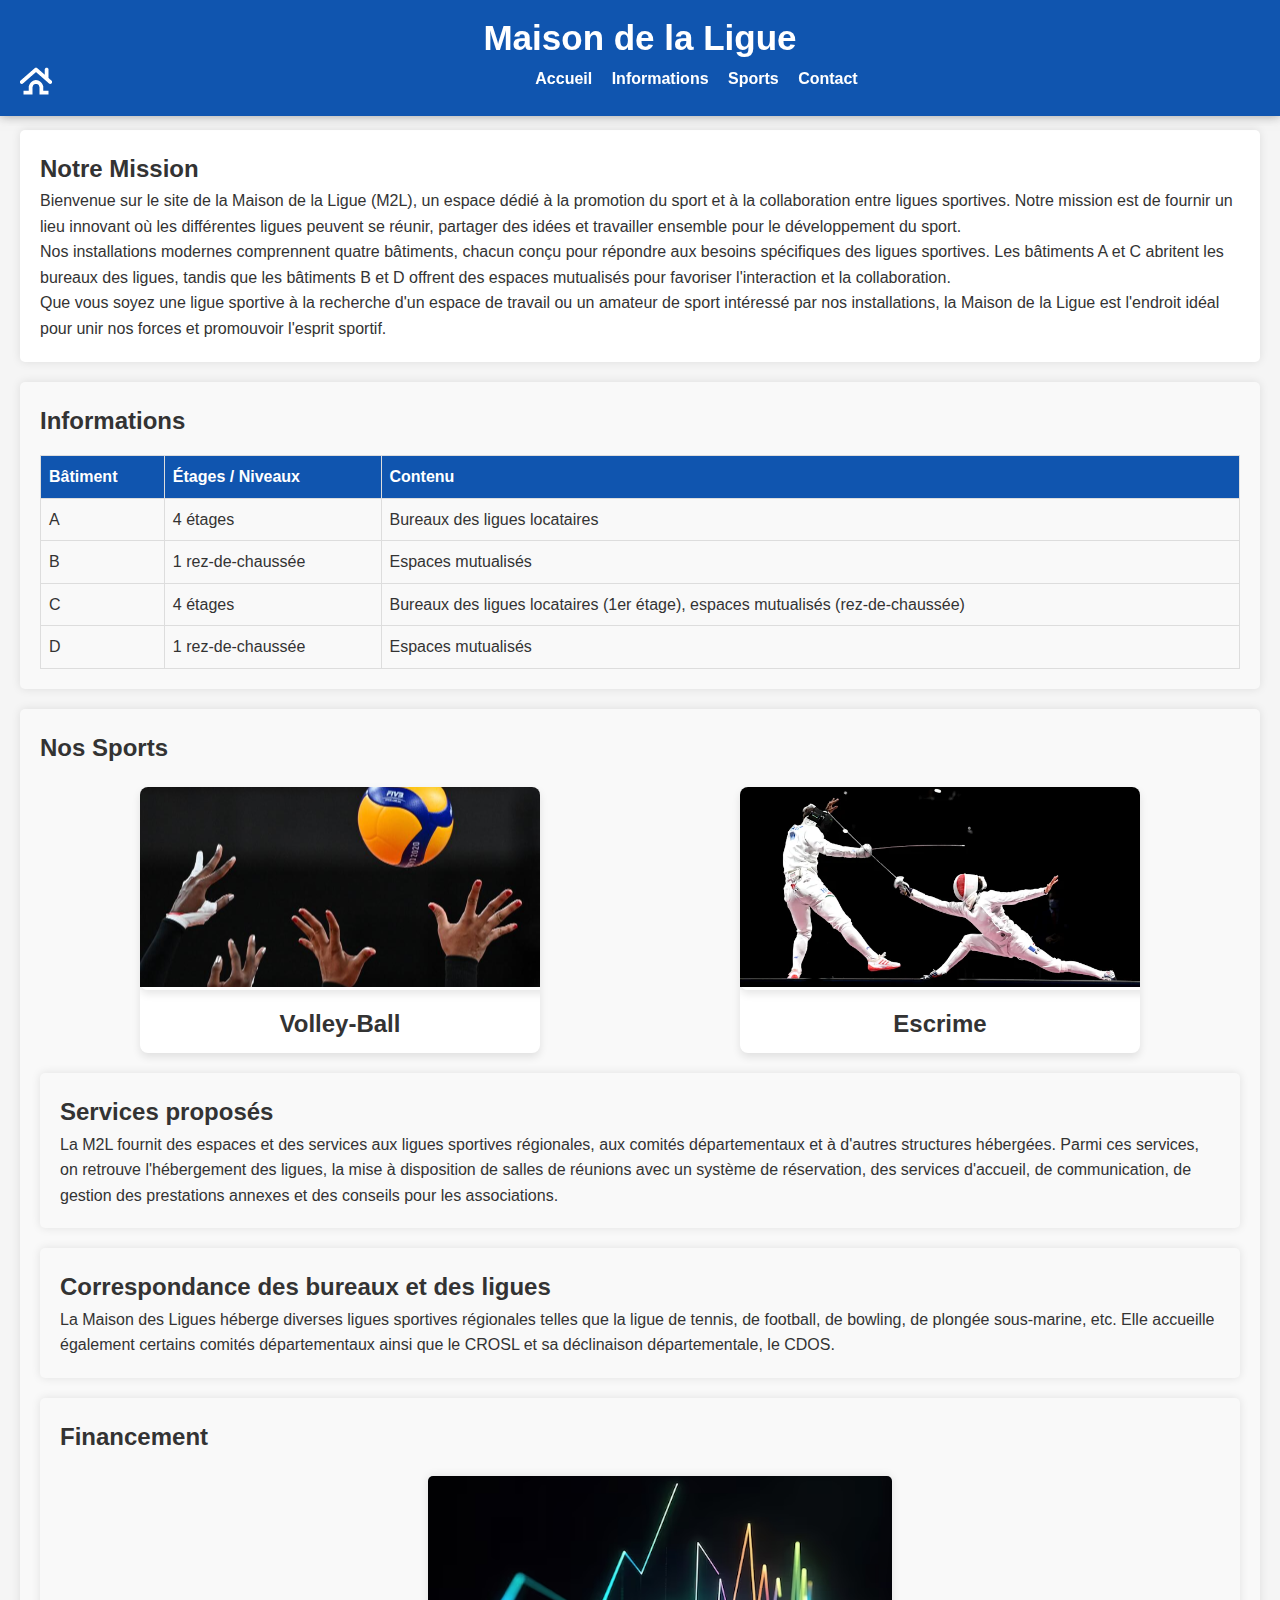
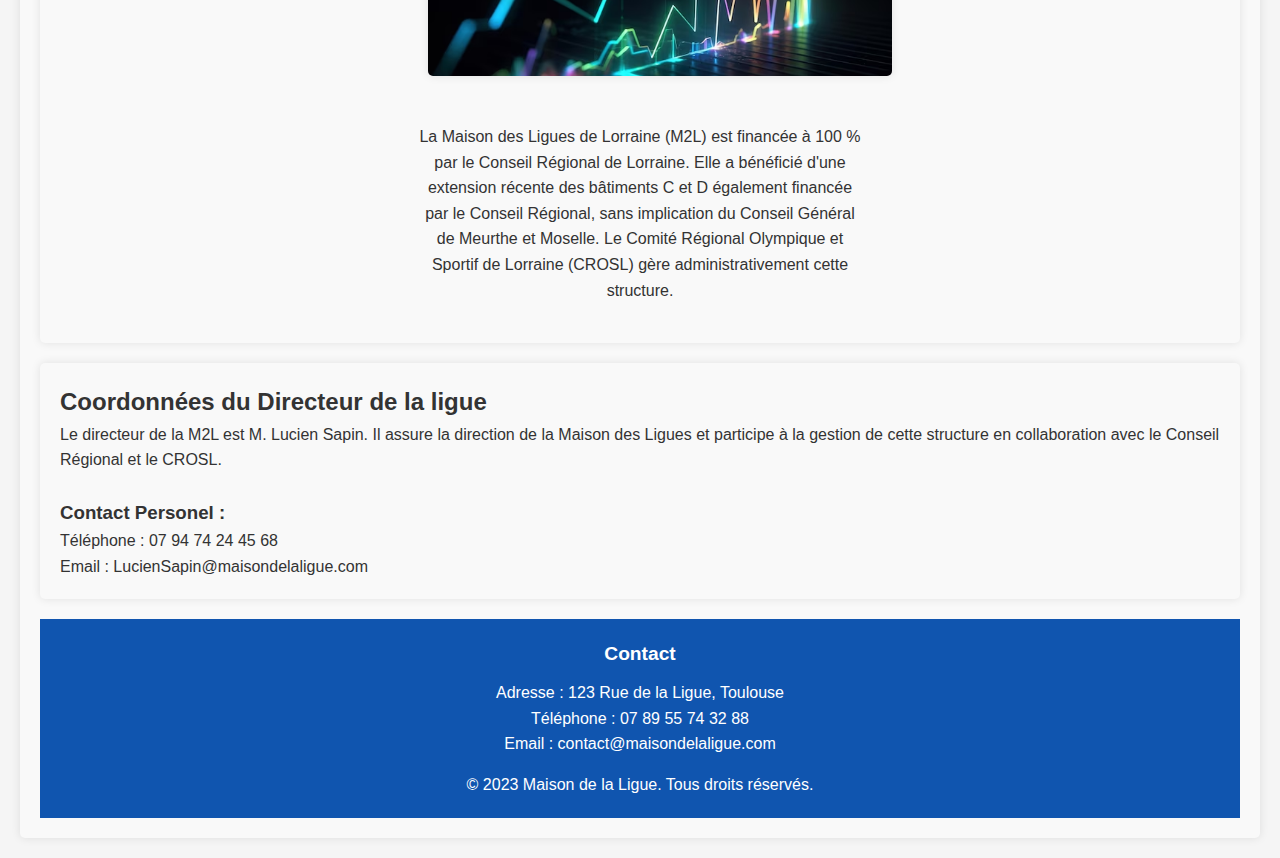
==== index.html @ a180eb33 "commit" ====
<!DOCTYPE html>
<html lang="fr">
<head>
    <meta charset="UTF-8">
    <meta name="viewport" content="width=device-width, initial-scale=1.0">
    <title>Document</title>
    <link rel="stylesheet" href="style.css">
</head>
<body>
    <!-- ... (Header) ... -->
    <header>
        <h1 class="Titre1">Maison de la Ligue</h1>
        
        <div id="imagehome1"> 
            <a href="index.html"> <img class="imagehome" src="Images/maison.png" alt="HOME" ></a></li>
        </div>
        <nav>
            <ul>   
                <li><a href="#accueil">Accueil</a></li>
                <li><a href="#informations">Informations</a></li>
                <li><a href="#sports">Sports</a></li>
                <li><a href="#footer">Contact</a></li>
            </ul>
        </nav>
    </header>

    <!-- Texte d'accueil original -->
<section id="accueil">
    <h2>Notre Mission</h2>
    <p>Bienvenue sur le site de la Maison de la Ligue (M2L), un espace dédié à la promotion du sport et à la collaboration entre ligues sportives. Notre mission est de fournir un lieu innovant où les différentes ligues peuvent se réunir, partager des idées et travailler ensemble pour le développement du sport.</p>

    <p>Nos installations modernes comprennent quatre bâtiments, chacun conçu pour répondre aux besoins spécifiques des ligues sportives. Les bâtiments A et C abritent les bureaux des ligues, tandis que les bâtiments B et D offrent des espaces mutualisés pour favoriser l'interaction et la collaboration.</p>

    <p>Que vous soyez une ligue sportive à la recherche d'un espace de travail ou un amateur de sport intéressé par nos installations, la Maison de la Ligue est l'endroit idéal pour unir nos forces et promouvoir l'esprit sportif.</p>
</section>

<!-- Block tableau avec plus d'informations -->
<section id="informations">
    <h2>Informations</h2>
    <table>
        <tr>
            <th>Bâtiment</th>
            <th>Étages / Niveaux</th>
            <th>Contenu</th>
        </tr>
        <tr>
            <td>A</td>
            <td>4 étages</td>
            <td>Bureaux des ligues locataires</td>
        </tr>
        <tr>
            <td>B</td>
            <td>1 rez-de-chaussée</td>
            <td>Espaces mutualisés</td>
        </tr>
        <tr>
            <td>C</td>
            <td>4 étages</td>
            <td>Bureaux des ligues locataires (1er étage), espaces mutualisés (rez-de-chaussée)</td>
        </tr>
        <tr>
            <td>D</td>
            <td>1 rez-de-chaussée</td>
            <td>Espaces mutualisés</td>
        </tr>
    </table>
</section>

<!-- Sports -->
<section id="sports">
    <h2>Nos Sports</h2>
    
<!-- TEST CARTES SPORT -->
    <div class="ensemblecartessport">

        <div class="sport-card">
            <a href="volley.html" class="sport-card">
                <img class="sport-image" src="Images/Sports/image volley.jpg" alt="Volley">
                <div class="sport-info">
                    <h2>Volley-Ball</h2>
                </div>
            </a>
        </div>

        <div class="sport-card">
            <a href="escrime.html" class="sport-card">
                <img class="sport-image" src="Images/Sports/escrime.webp" alt="Escrime">
                <div class="sport-info">
                    <h2>Escrime</h2>
                </div>
            </a>
        </div>    
    </div>
    
<!-- FIN TEST CARTES SPORT -->


<!-- ...  ... -->
<section id="sectionclassique">
<h2>Services proposés</h2>
<p>La M2L fournit des espaces et des services aux ligues sportives régionales, aux comités départementaux et à d'autres structures hébergées. 
    Parmi ces services, on retrouve l'hébergement des ligues, la mise à disposition de salles de réunions avec un système de réservation, 
    des services d'accueil, de communication, de gestion des prestations annexes et des conseils pour les associations.</p>
</section>

<!-- ...  ... -->
<section id="sectionclassique">
    <h2>Correspondance des bureaux et des ligues</h2>
    <p>La Maison des Ligues héberge diverses ligues sportives régionales telles que la ligue de tennis, 
        de football, de bowling, de plongée sous-marine, etc. Elle accueille également certains comités départementaux ainsi que le CROSL et sa déclinaison départementale, le CDOS.</p>
    </section>
<!-- Texte d'accueil original -->
<section id="index-section">
    <h2>Financement</h2>

    <!-- TEST DISPO PARAGRAPH GAUCHE ET PHOTO DROITE -->
    <div class="ensemble-photo-index">
        <img class="photo-index" src="Images/Index/graphique-lumineux.avif" alt="Photo actuelle index">
    </div>

    <div class="index-div">
        <div class="index-texte">       
            <p> La Maison des Ligues de Lorraine (M2L) est financée à 100 % par le Conseil Régional de Lorraine. 
                Elle a bénéficié d'une extension récente des bâtiments C et D également financée par le Conseil Régional, sans implication du Conseil Général de Meurthe et Moselle. 
                Le Comité Régional Olympique et Sportif de Lorraine (CROSL) gère administrativement cette structure.
            </p>
           
        </div>

      
    </div>    
</section>
    <!-- ...  ... -->
<section id="sectionclassique">
    <h2>Coordonnées du Directeur de la ligue</h2>
    <p>Le directeur de la M2L est M. Lucien Sapin. 
        Il assure la direction de la Maison des Ligues et participe à la gestion de cette structure en collaboration avec le Conseil Régional et le CROSL.</p>
        <br>
    <h3>Contact Personel :</h3>
    <p>Téléphone : 07 94 74 24 45 68</p>
    <p>Email : LucienSapin@maisondelaligue.com</p>
</section>

    <!-- ...  ... -->

    <footer id="footer">
        <div class="contact-info">
            <h3>Contact</h3>
            <p>Adresse : 123 Rue de la Ligue, Toulouse</p>
            <p>Téléphone : 07 89 55 74 32 88</p>
            <p>Email : contact@maisondelaligue.com</p>
        </div>
        <p>&copy; 2023 Maison de la Ligue. Tous droits réservés.</p>
    </footer>
</body>
</html>



</body>
</html>
---- style.css ----
/* Reset des marges et des paddings par défaut */
body, h1, h2, h3, p, ul, li, table, th, td {
    margin: 0;
    padding: 0;
}

/* Style général du corps de la page */
body {
    font-family: 'Arial', sans-serif;
    line-height: 1.6;
    background-color: #f5f5f5;
    color: #333;
    margin: 20px;
    padding-top: 7%;
}

/* Styles communs à votre header */
header {
    background-color: #1055af;
    color: #fff;
    padding: 10px 20px;
    top: 0;
    box-shadow: 0 0 10px rgba(134, 134, 134, 0.8);
    position: fixed;
    width: 100%;
    box-sizing: border-box;
    left: 0;
    z-index: 1000;
  }
    

    header h1 {
        font-size: 35px;
}

nav ul {
    list-style: none;
    
}
nav { 
 justify-content: space-around;
 display: flex;
}

nav ul li {
    display: inline;
    margin-right: 15px;

}

nav a {
    text-decoration: none;
    
    color: #fff;
    font-weight: bold;
}

nav a:hover {

    color: #999999;

}
.Titre1{
    text-align: center;
    
}
.imagehome{
    width: 25%;
}
#imagehome1 {

    float: left;
}

.navheader{
    align-content: center;
}

table {
    width: 100%;
    border-collapse: collapse;
    margin-top: 15px;
}

th, td {
    border: 1px solid #ddd;
    padding: 8px;
    text-align: left;
}

th {
    background-color: #1055af;
    color: #fff;
}

/* Footer styles */
#footer {
    background-color: #1055af;
    color: #fff;
    padding: 20px;
    margin-top: 20px;
    text-align: center;
}

.contact-info {
    margin-bottom: 15px;
}

    .contact-info h3 {
        color: #fff;
        font-size: 1.2em;
        margin-bottom: 10px;
    }

/* Liens dans le footer */
#footer a {
    color: #fff;
    text-decoration: none;
}

/* Section d'accueil */
#accueil {
    background-color: #fff;
    padding: 20px;
    margin-top: 20px;
    border-radius: 5px;
    box-shadow: 0 0 10px rgba(0, 0, 0, 0.1);
}

/* Informations section styles */
#informations {
    background-color: #f9f9f9;
    padding: 20px;
    margin-top: 20px;
    border-radius: 5px;
    box-shadow: 0 0 10px rgba(0, 0, 0, 0.1);
}

/* Informations section styles */
#sports {
    background-color: #f9f9f9;
    padding: 20px;
    margin-top: 20px;
    border-radius: 5px;
    box-shadow: 0 0 10px rgba(0, 0, 0, 0.1);
}


/* Informations section styles */
#sectionclassique{
    background-color: #f9f9f9;
    padding: 20px;
    margin-top: 20px;
    border-radius: 5px;
    box-shadow: 0 0 10px rgba(0, 0, 0, 0.1);
}

/* Index sections */

#index-section {
    background-color: #f9f9f9;
    padding: 20px;
    margin-top: 20px;
    border-radius: 5px;
    box-shadow: 0 0 10px rgba(0, 0, 0, 0.1);
}

    .index-div{
        display: flex;
        justify-content: space-around;
        margin: 20px;

    }

        .index-texte{
            width: 40%;
            margin: 20px;
            text-align: center;
            margin: auto;
        }

        .ensemble-photo-index{
            width: 40%;
            margin: 20px;
            align-items:center;
            margin: auto;
        }

            .photo-index{
                margin: 20px;
                width: 100%;
                height: 200px;
                object-fit: cover;
                border-radius: 5px;
                box-shadow: 0 0 10px rgba(0, 0, 0, 0.1);
            }

/* Fin Index sections */

/*TEST CARTES SPORTS */
.ensemblecartessport {
    max-width: 1500px;
    margin: 20px auto;
    display: flex;
    justify-content: space-around;
    text-align: center;
}

        .sport-card {
            width: 400px;
            background-color: #fff;
            border-radius: 8px;
            overflow: hidden;
            box-shadow: 0 4px 8px rgba(0, 0, 0, 0.1);
            text-decoration: none;
            color: inherit;
            /* TEST ANIMATION PASSAGE DE CURSEUR */
        }

            .sport-card:hover {
                background-color: #c2c1c1;
                transition: transform 0.3s ease-in-out;
                transform: scale(1.1);
        
            }

                .sport-image {
                    width: 100%;
                    height: 200px;
                    object-fit: cover;
                }

                .sport-info {
                    padding: 10px;
                }

/* FIN TEST CARTES SPORT */

/* Historique section styles */
#Historique {
    background-color: #f9f9f9;
    padding: 20px;
    margin-top: 20px;
    border-radius: 5px;
    box-shadow: 0 0 10px rgba(0, 0, 0, 0.1);
}

    .historique-div{
        display: flex;
        justify-content: space-around;
        margin: 20px;

    }

        .historique-texte{
            width: 40%;
            margin: 20px;
            text-align: center;
            margin: auto;
        }
            .historique-logo-texte{
                width: 5%;
            }

        .ensemble-photo-historique{
            display: flex;
            align-items:center;
            margin: auto;
        }

            .photo-historique{
                margin: 20px;
                width: 100%;
                height: 200px;
                object-fit: cover;
                border-radius: 5px;
                box-shadow: 0 0 10px rgba(0, 0, 0, 0.1);
            }

            .photo-historique:hover{
                transition: transform 0.5s ease-in-out;
                transform: scale(1.8);
            }


/* Regles section styles */
#Regles {
    background-color: #f9f9f9;
    padding: 20px;
    margin-top: 20px;
    border-radius: 5px;
    box-shadow: 0 0 10px rgba(0, 0, 0, 0.1);
}

    .regle-div{
        display: flex;
        justify-content: space-around;
        margin: 20px;
    }

        .regle-texte{
            width: 40%;
            margin: 20px;
            text-align: center;
            margin: auto;
        }

        .regle-video{
            display: flex;
            align-items:center;
            margin: auto;
        }

            #Regles iframe{
                width: 616px;
                height: 346.5px;
                border-radius: 5px;
                box-shadow: 0 0 20px rgba(0, 0, 0, 0.2);
                margin-top: 20px;
                
            }

                #Regles iframe:hover{
                    transition: transform 0.7s ease-in-out;
                    transform: translate(75%, 20%) scale(2);
                }


/* entraineurs section styles */
#entraineurs {
    background-color: #f9f9f9;
    padding: 20px;
    margin-top: 20px;
    border-radius: 5px;
    box-shadow: 0 0 10px rgba(0, 0, 0, 0.1);
}

    /* TEST DES FICHES ENTRAINEURS */
    .ensembledescartes {
        max-width: 1600px;
        margin: 20px auto;
        display: flex;
        justify-content: space-around;
        text-align: center;
    }
        .person-card {
            width: 500px;
            background-color: #fff;
            border-radius: 8px;
            overflow: hidden;
            box-shadow: 0 4px 8px rgba(0, 0, 0, 0.1);
            margin: 30px;
            text-decoration: none;
            color: inherit;
            
        }
            .person-card a{
                text-decoration: none;
                color:inherit;
            }

            .person-card:hover{
                background-color: #f5f5f5;
                transition: transform 0.3s ease-in-out;
                transform: scale(1.1);
            }

                .person-image {
                    width: 100%;
                    height: 200px;
                    object-fit: cover;
                }

                .person-info {
                    padding: 20px;
                    
                }
                


/* FIN TEST DES FICHES ENTRAINEURS */


/* categories section styles */
#categories {
    background-color: #f9f9f9;
    padding: 20px;
    margin-top: 20px;
    border-radius: 5px;
    box-shadow: 0 0 10px rgba(0, 0, 0, 0.1);
}
/* lieuentrainements section styles */
#lieuentrainements {
    background-color: #f9f9f9;
    padding: 20px;
    margin-top: 20px;
    border-radius: 5px;
    box-shadow: 0 0 10px rgba(0, 0, 0, 0.1);
}

    /* TEST DES FICHES LIEU */
    .ensembledescartes-lieu {
        max-width: 1600px;
        margin: 20px auto;
        display: flex;
        justify-content: space-around;
        text-align: center;
    }
        .lieu-card {
            width: 500px;
            background-color: #fff;
            border-radius: 8px;
            overflow: hidden;
            box-shadow: 0 4px 8px rgba(0, 0, 0, 0.1);
            margin: 30px;
            text-decoration: none;
            color: inherit;
          
            
        }
            .lieu-card:visited{
                color: inherit;
            }

            .lieu-card:hover{
                background-color: #f5f5f5;
                transition: transform 0.3s ease-in-out;
                transform: scale(1.1);
            }

                .lieu-image {
                    width: 100%;
                    height: 200px;
                    object-fit: cover;
                }

                .lieu-info {
                    padding: 20px;
                    
                }


/* FIN TEST DES FICHES LIEU */


/* joursentrainements section styles */
#joursentrainements {
    background-color: #f9f9f9;
    padding: 20px;
    margin-top: 20px;
    border-radius: 5px;
    box-shadow: 0 0 10px rgba(0, 0, 0, 0.1);
}
/* Informations section styles */
#calendrier {
    background-color: #f9f9f9;
    padding: 20px;
    margin-top: 20px;
    border-radius: 5px;
    box-shadow: 0 0 10px rgba(0, 0, 0, 0.1);
}
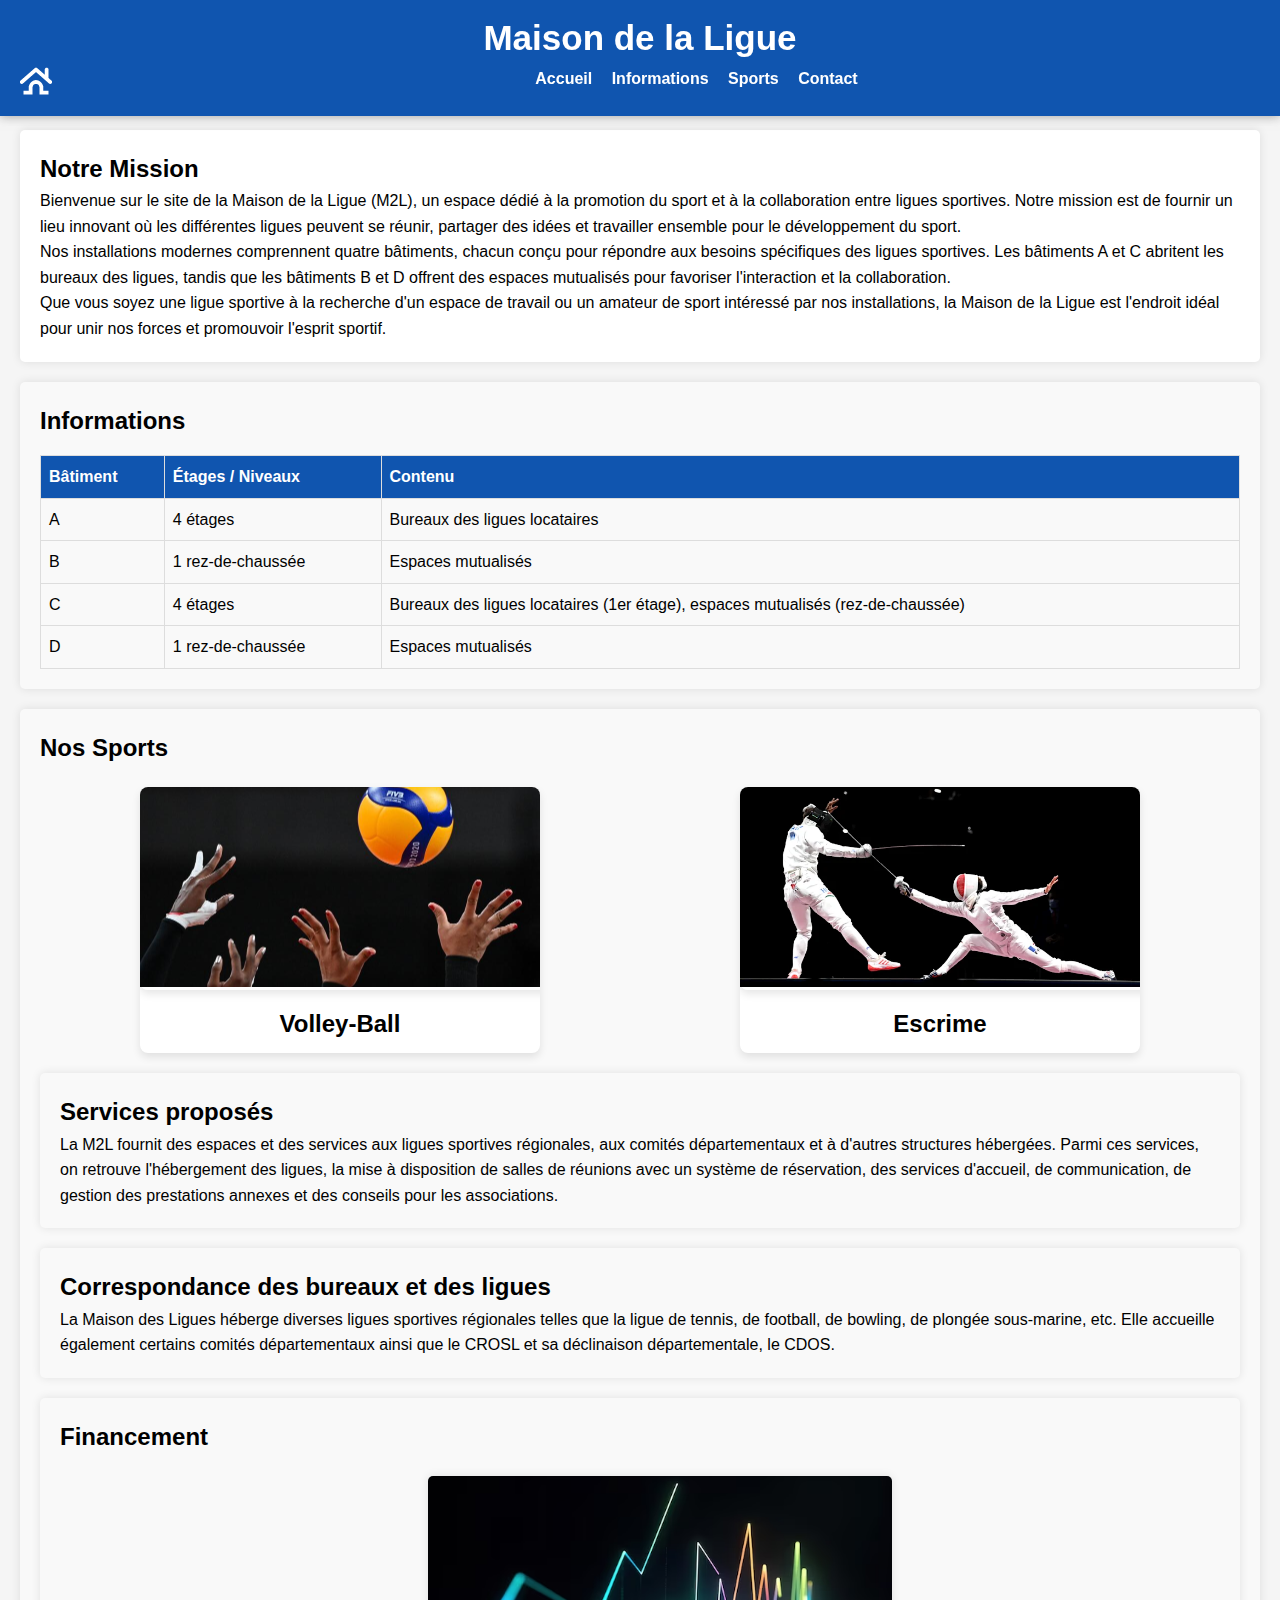
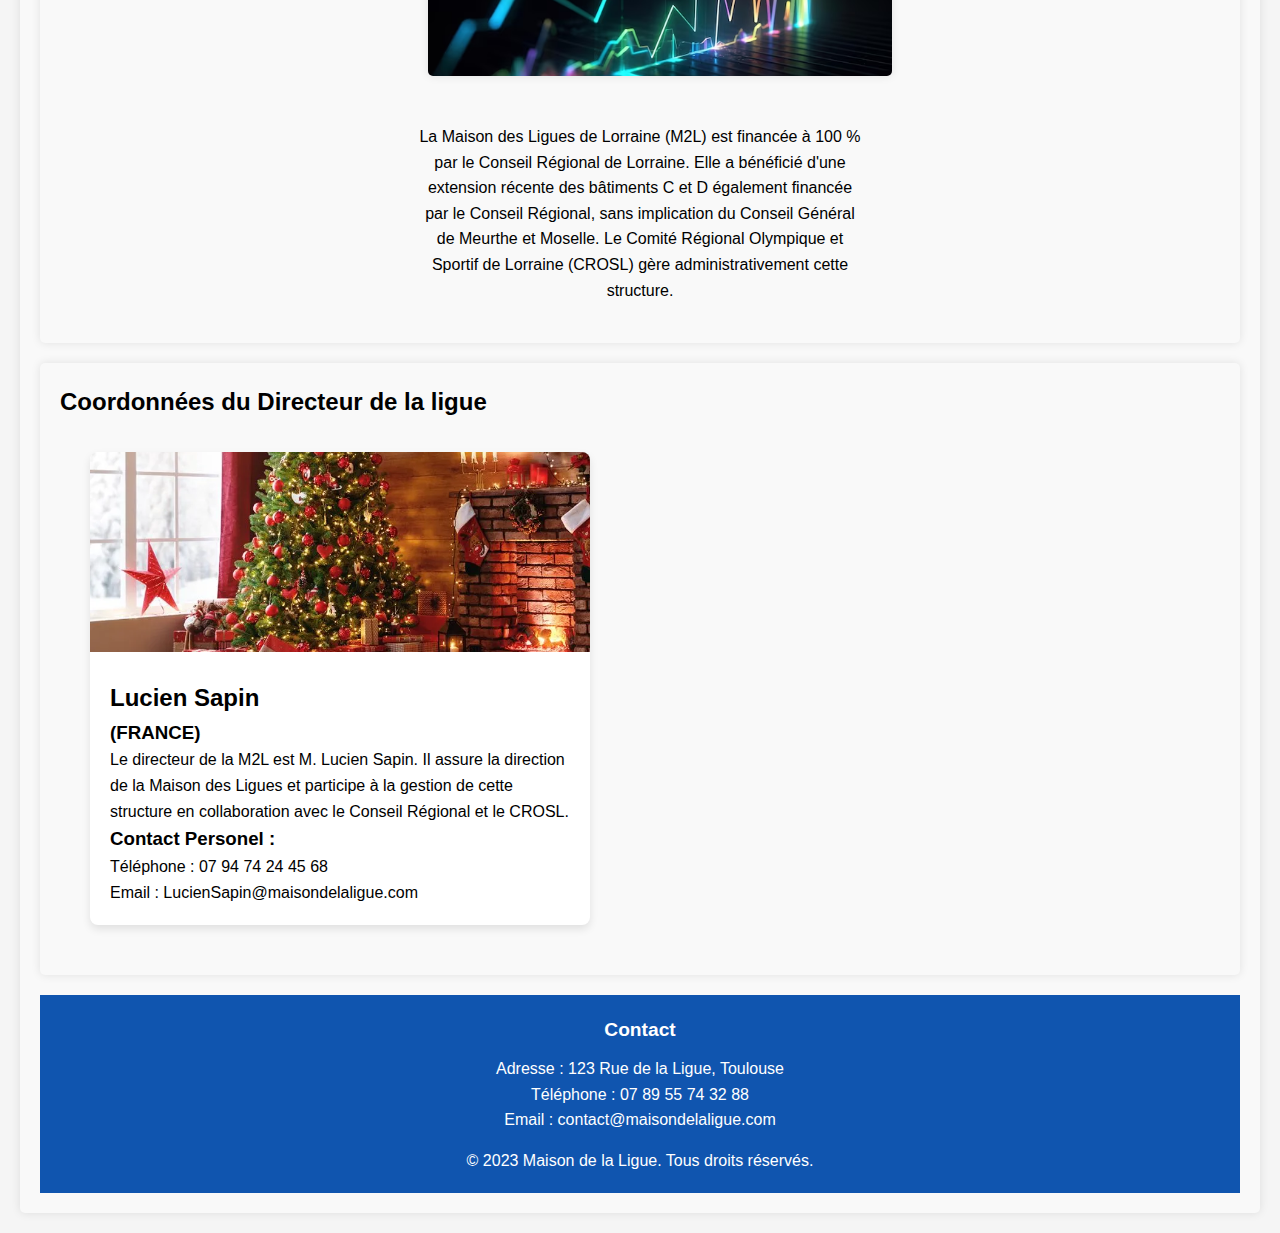
==== commit d7fa699e: "MAJ SYLVAIN" ====
--- a/index.html
+++ b/index.html
@@ -6,9 +6,9 @@
     <title>Document</title>
     <link rel="stylesheet" href="style.css">
 </head>
-<body>
+<body >
     <!-- ... (Header) ... -->
-    <header>
+    <header class="index">
         <h1 class="Titre1">Maison de la Ligue</h1>
         
         <div id="imagehome1"> 
@@ -133,12 +133,23 @@
     <!-- ...  ... -->
 <section id="sectionclassique">
     <h2>Coordonnées du Directeur de la ligue</h2>
-    <p>Le directeur de la M2L est M. Lucien Sapin. 
-        Il assure la direction de la Maison des Ligues et participe à la gestion de cette structure en collaboration avec le Conseil Régional et le CROSL.</p>
-        <br>
-    <h3>Contact Personel :</h3>
-    <p>Téléphone : 07 94 74 24 45 68</p>
-    <p>Email : LucienSapin@maisondelaligue.com</p>
+        <div class="person-card">
+            <a href="https://fr.wikipedia.org/wiki/Karch_Kiraly" target="_blank">
+            <img class="person-image" src="Images/Index/Sapin.webp" alt="Person 1">
+            <div class="person-info">
+                <h2>Lucien Sapin</h2>
+                <h3>(FRANCE)</h3>
+                <p> Le directeur de la M2L est M. Lucien Sapin. 
+                    Il assure la direction de la Maison des Ligues et participe 
+                    à la gestion de cette structure en collaboration avec le Conseil Régional et le CROSL.                  
+                </p>
+                <h3>Contact Personel :</h3>
+                <p>Téléphone : 07 94 74 24 45 68</p>
+                <p>Email : LucienSapin@maisondelaligue.com</p>
+            </div>
+            </a>
+        </div>
+
 </section>
 
     <!-- ...  ... -->
--- a/style.css
+++ b/style.css
@@ -9,7 +9,6 @@
     font-family: 'Arial', sans-serif;
     line-height: 1.6;
     background-color: #f5f5f5;
-    color: #333;
     margin: 20px;
     padding-top: 7%;
 }
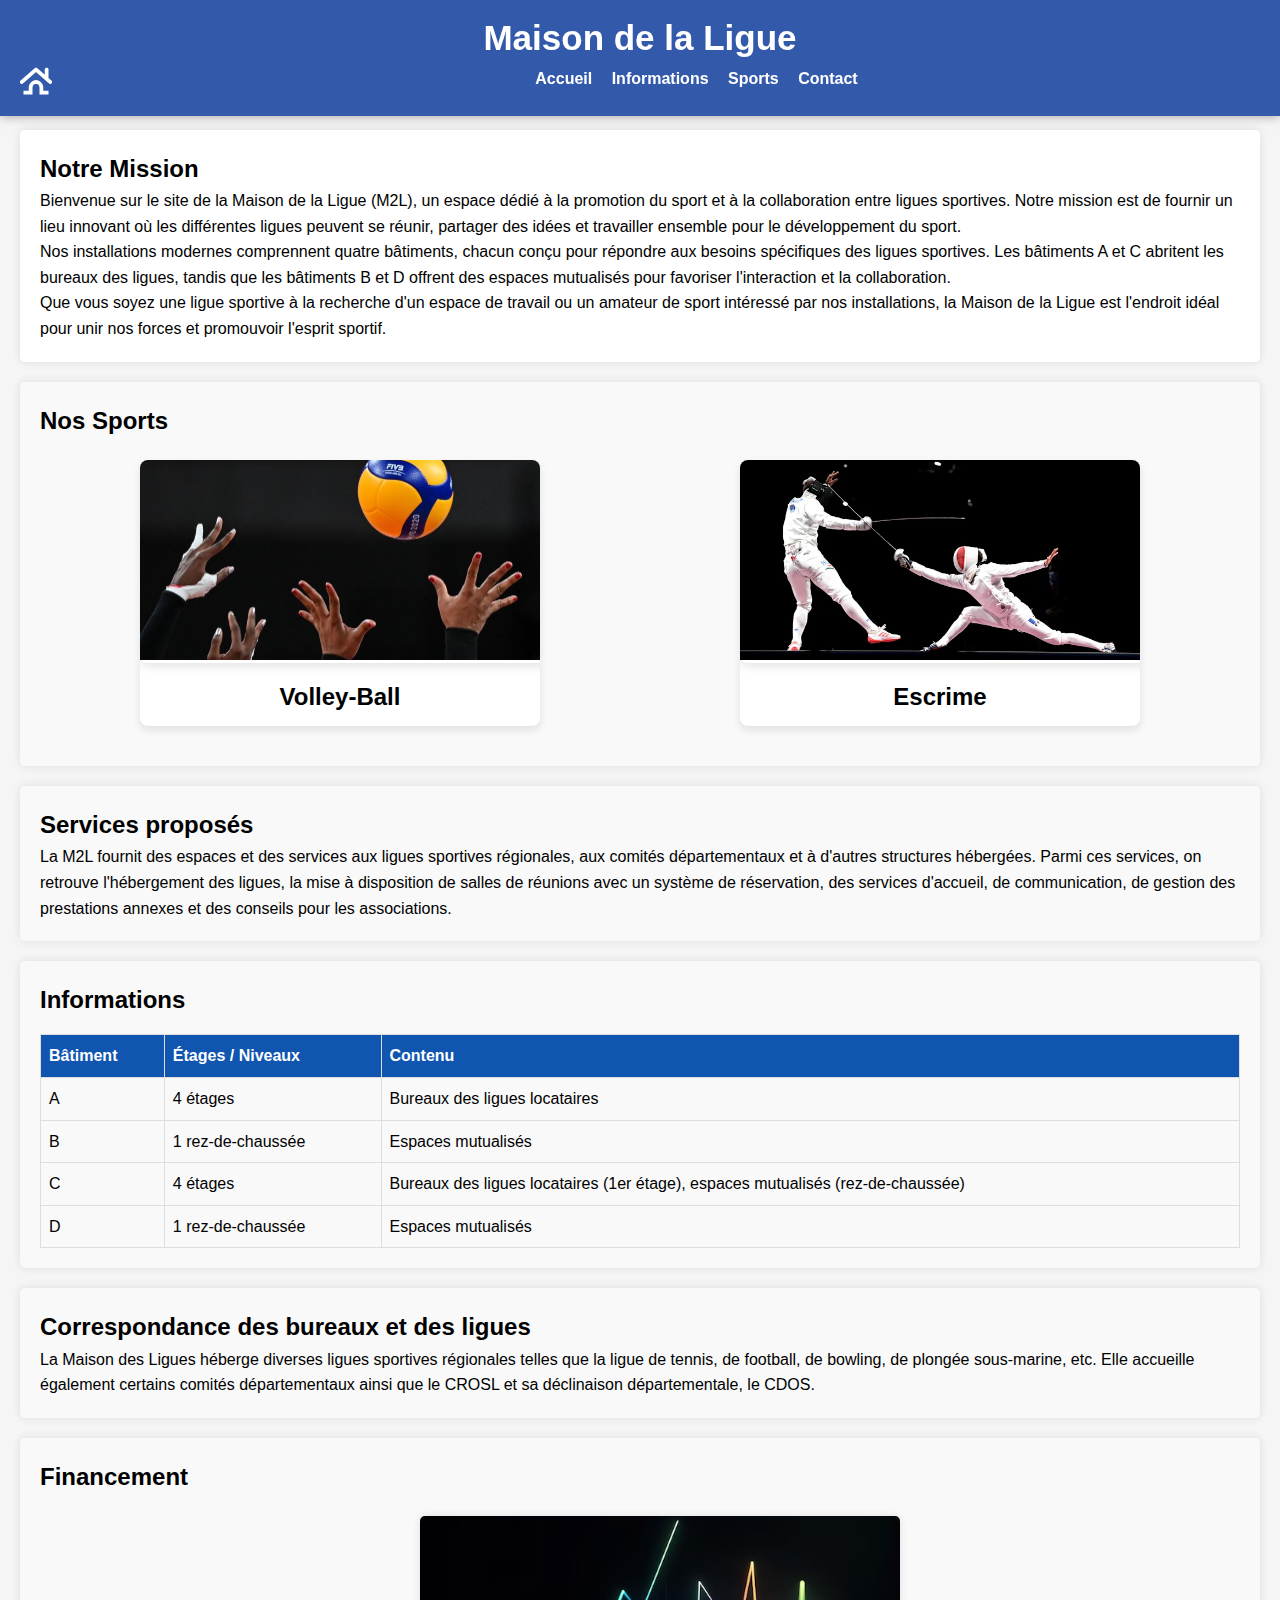
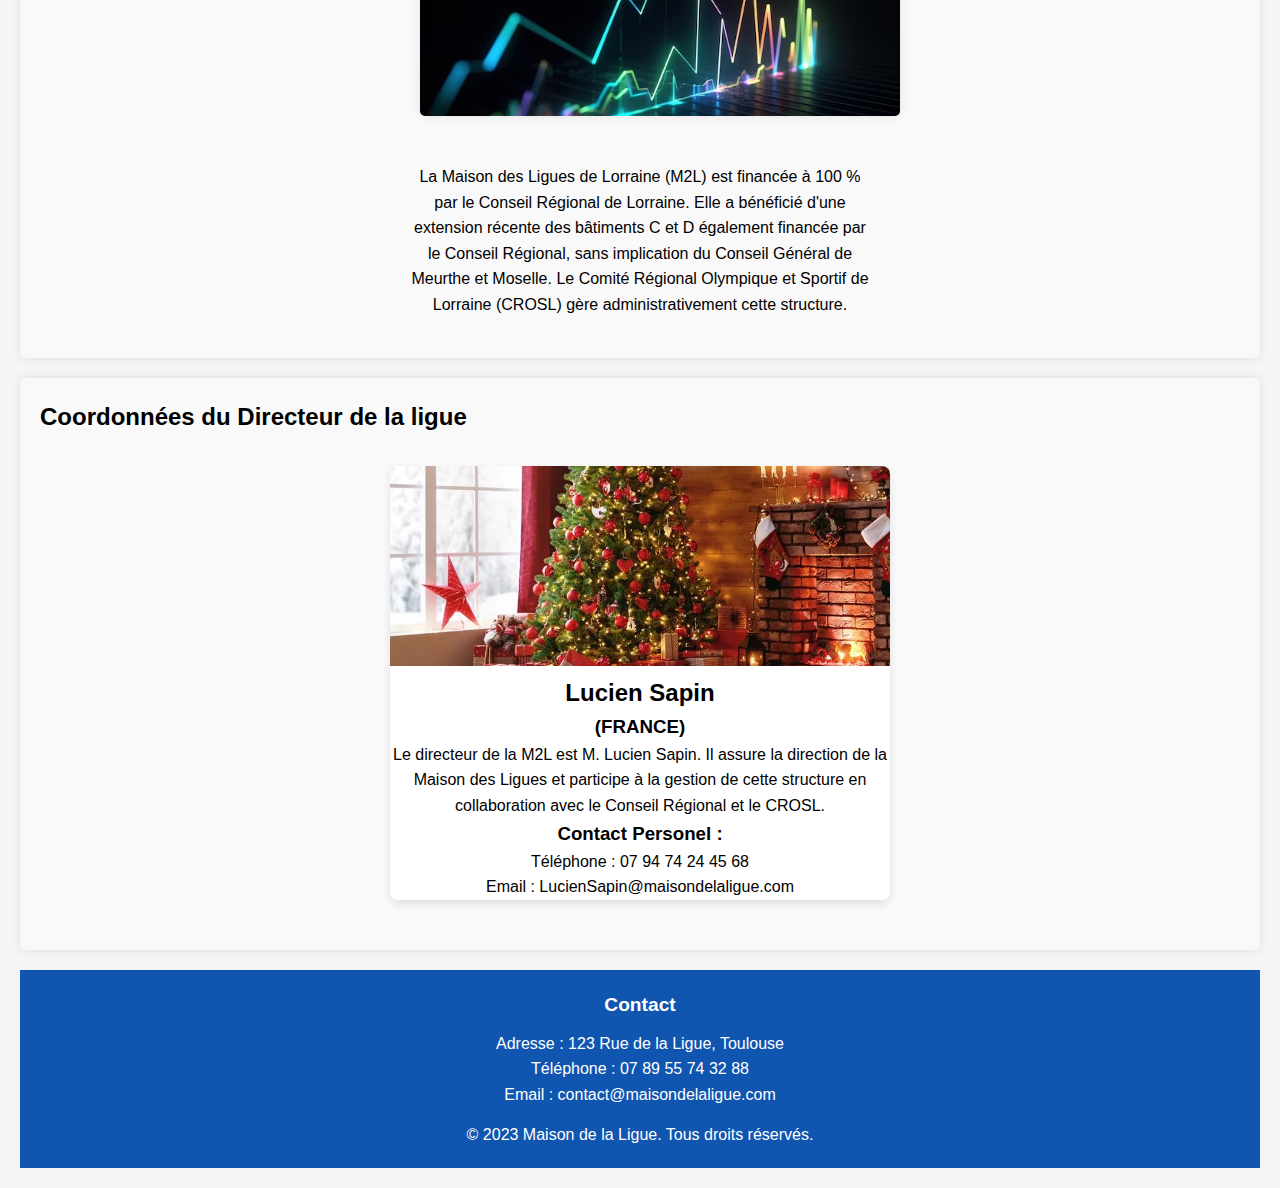
==== commit 8085bda3: "Section sport salope vas" ====
--- a/index.html
+++ b/index.html
@@ -34,6 +34,46 @@
     <p>Que vous soyez une ligue sportive à la recherche d'un espace de travail ou un amateur de sport intéressé par nos installations, la Maison de la Ligue est l'endroit idéal pour unir nos forces et promouvoir l'esprit sportif.</p>
 </section>
 
+
+
+<!-- Sports -->
+<section id="sports">
+    <h2>Nos Sports</h2>
+    
+<!-- TEST CARTES SPORT -->
+    <div class="ensemblecartessport">
+
+        <div class="sport-card">
+            <a href="volley.html" class="sport-card">
+                <img class="sport-image" src="Images/Sports/image volley.jpg" alt="Volley">
+                <div class="sport-info">
+                    <h2>Volley-Ball</h2>
+                </div>
+            </a>
+        </div>
+
+        <div class="sport-card">
+            <a href="escrime.html" class="sport-card">
+                <img class="sport-image" src="Images/Sports/escrime.webp" alt="Escrime">
+                <div class="sport-info">
+                    <h2>Escrime</h2>
+                </div>
+            </a>
+        </div>    
+    </div>
+    </section>
+    
+<!-- FIN TEST CARTES SPORT -->
+
+
+<!-- ...  ... -->
+<section id="sectionclassique">
+<h2>Services proposés</h2>
+<p>La M2L fournit des espaces et des services aux ligues sportives régionales, aux comités départementaux et à d'autres structures hébergées. 
+    Parmi ces services, on retrouve l'hébergement des ligues, la mise à disposition de salles de réunions avec un système de réservation, 
+    des services d'accueil, de communication, de gestion des prestations annexes et des conseils pour les associations.</p>
+</section>
+
 <!-- Block tableau avec plus d'informations -->
 <section id="informations">
     <h2>Informations</h2>
@@ -65,44 +105,6 @@
         </tr>
     </table>
 </section>
-
-<!-- Sports -->
-<section id="sports">
-    <h2>Nos Sports</h2>
-    
-<!-- TEST CARTES SPORT -->
-    <div class="ensemblecartessport">
-
-        <div class="sport-card">
-            <a href="volley.html" class="sport-card">
-                <img class="sport-image" src="Images/Sports/image volley.jpg" alt="Volley">
-                <div class="sport-info">
-                    <h2>Volley-Ball</h2>
-                </div>
-            </a>
-        </div>
-
-        <div class="sport-card">
-            <a href="escrime.html" class="sport-card">
-                <img class="sport-image" src="Images/Sports/escrime.webp" alt="Escrime">
-                <div class="sport-info">
-                    <h2>Escrime</h2>
-                </div>
-            </a>
-        </div>    
-    </div>
-    
-<!-- FIN TEST CARTES SPORT -->
-
-
-<!-- ...  ... -->
-<section id="sectionclassique">
-<h2>Services proposés</h2>
-<p>La M2L fournit des espaces et des services aux ligues sportives régionales, aux comités départementaux et à d'autres structures hébergées. 
-    Parmi ces services, on retrouve l'hébergement des ligues, la mise à disposition de salles de réunions avec un système de réservation, 
-    des services d'accueil, de communication, de gestion des prestations annexes et des conseils pour les associations.</p>
-</section>
-
 <!-- ...  ... -->
 <section id="sectionclassique">
     <h2>Correspondance des bureaux et des ligues</h2>
@@ -133,10 +135,10 @@
     <!-- ...  ... -->
 <section id="sectionclassique">
     <h2>Coordonnées du Directeur de la ligue</h2>
-        <div class="person-card">
-            <a href="https://fr.wikipedia.org/wiki/Karch_Kiraly" target="_blank">
+    <div class="Ensemble-perso-index">
+        <div class="person-card-index">
             <img class="person-image" src="Images/Index/Sapin.webp" alt="Person 1">
-            <div class="person-info">
+            <div class="person-info-index">
                 <h2>Lucien Sapin</h2>
                 <h3>(FRANCE)</h3>
                 <p> Le directeur de la M2L est M. Lucien Sapin. 
@@ -147,8 +149,8 @@
                 <p>Téléphone : 07 94 74 24 45 68</p>
                 <p>Email : LucienSapin@maisondelaligue.com</p>
             </div>
-            </a>
         </div>
+     </div>
 
 </section>
 
--- a/style.css
+++ b/style.css
@@ -12,10 +12,16 @@
     margin: 20px;
     padding-top: 7%;
 }
+    .body-volley{
+        background-image:url('Images/fond_de_page/fond_volley.jpg');
+        background-repeat: no-repeat;
+        background-attachment: fixed;
+        background-position:50% 50%;
+    }
 
 /* Styles communs à votre header */
 header {
-    background-color: #1055af;
+    background-color:rgba(30, 72, 163,0.9);
     color: #fff;
     padding: 10px 20px;
     top: 0;
@@ -194,6 +200,27 @@
                 box-shadow: 0 0 10px rgba(0, 0, 0, 0.1);
             }
 
+            .Ensemble-perso-index{
+                align-content: center;
+                display: flex;
+                justify-content: space-around;
+            }
+            .person-card-index {
+                width: 500px;
+                background-color: #fff;
+                border-radius: 8px;
+                overflow: hidden;
+                box-shadow: 0 4px 8px rgba(0, 0, 0, 0.1);
+                margin: 30px;
+                text-decoration: none;
+                color: inherit;
+                text-align: center;
+
+            }
+
+            .sport-info-index {
+                padding: 10px;
+            }
 /* Fin Index sections */
 
 /*TEST CARTES SPORTS */
@@ -237,7 +264,7 @@
 
 /* Historique section styles */
 #Historique {
-    background-color: #f9f9f9;
+    background-color:rgba(255, 255, 255, 0.9);
     padding: 20px;
     margin-top: 20px;
     border-radius: 5px;
@@ -284,7 +311,7 @@
 
 /* Regles section styles */
 #Regles {
-    background-color: #f9f9f9;
+    background-color:rgba(255, 255, 255, 0.9);
     padding: 20px;
     margin-top: 20px;
     border-radius: 5px;
@@ -327,7 +354,7 @@
 
 /* entraineurs section styles */
 #entraineurs {
-    background-color: #f9f9f9;
+    background-color:rgba(255, 255, 255, 0.9);
     padding: 20px;
     margin-top: 20px;
     border-radius: 5px;
@@ -382,7 +409,7 @@
 
 /* categories section styles */
 #categories {
-    background-color: #f9f9f9;
+    background-color:rgba(255, 255, 255, 0.9);
     padding: 20px;
     margin-top: 20px;
     border-radius: 5px;
@@ -390,7 +417,7 @@
 }
 /* lieuentrainements section styles */
 #lieuentrainements {
-    background-color: #f9f9f9;
+    background-color:rgba(255, 255, 255, 0.9);
     padding: 20px;
     margin-top: 20px;
     border-radius: 5px;
@@ -444,7 +471,7 @@
 
 /* joursentrainements section styles */
 #joursentrainements {
-    background-color: #f9f9f9;
+    background-color:rgba(255, 255, 255, 0.9);
     padding: 20px;
     margin-top: 20px;
     border-radius: 5px;
@@ -452,9 +479,9 @@
 }
 /* Informations section styles */
 #calendrier {
-    background-color: #f9f9f9;
-    padding: 20px;
-    margin-top: 20px;
-    border-radius: 5px;
-    box-shadow: 0 0 10px rgba(0, 0, 0, 0.1);
-}
+    background-color:rgba(255, 255, 255, 0.9);
+    padding: 20px;
+    margin-top: 20px;
+    border-radius: 5px;
+    box-shadow: 0 0 10px rgba(0, 0, 0, 0.1);
+}
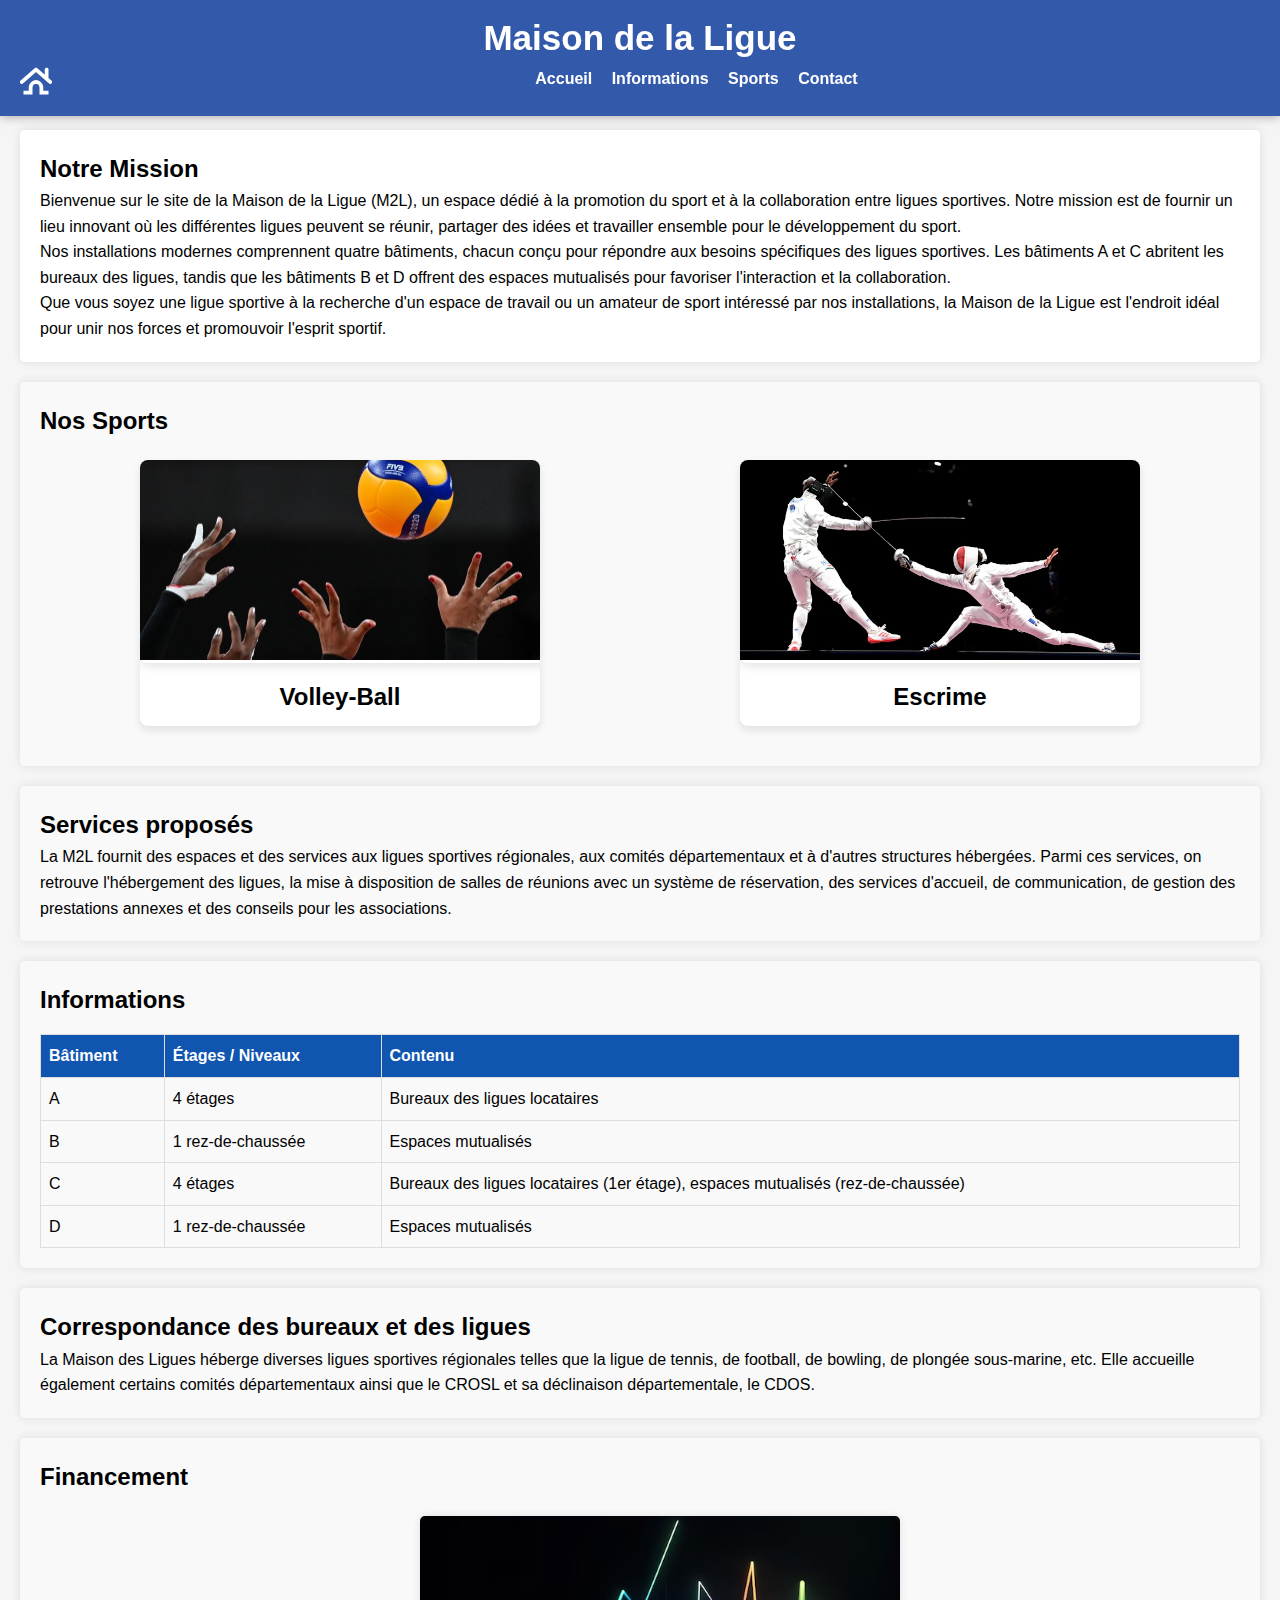
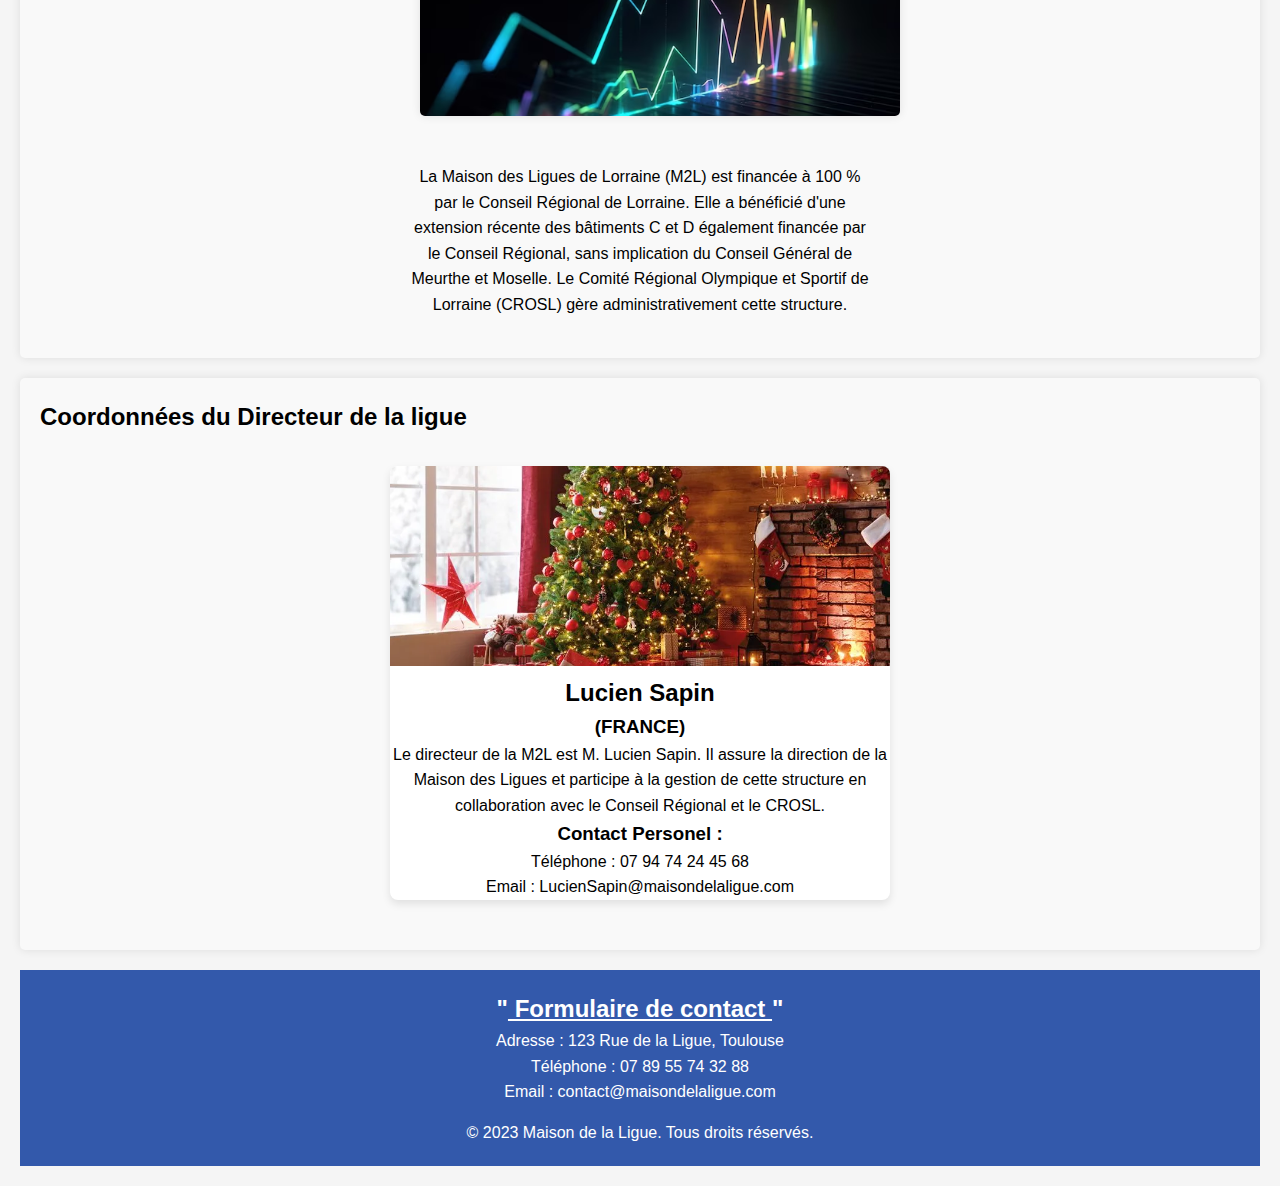
==== commit b3651a32: "Formulaire de contact Sylvain" ====
--- a/index.html
+++ b/index.html
@@ -158,10 +158,11 @@
 
     <footer id="footer">
         <div class="contact-info">
-            <h3>Contact</h3>
+            <a href="contact.html"><h2>"<u> Formulaire de contact </u>"</h2></a>
             <p>Adresse : 123 Rue de la Ligue, Toulouse</p>
             <p>Téléphone : 07 89 55 74 32 88</p>
             <p>Email : contact@maisondelaligue.com</p>
+
         </div>
         <p>&copy; 2023 Maison de la Ligue. Tous droits réservés.</p>
     </footer>
--- a/style.css
+++ b/style.css
@@ -100,7 +100,7 @@
 
 /* Footer styles */
 #footer {
-    background-color: #1055af;
+    background-color:rgba(30, 72, 163,0.9);
     color: #fff;
     padding: 20px;
     margin-top: 20px;
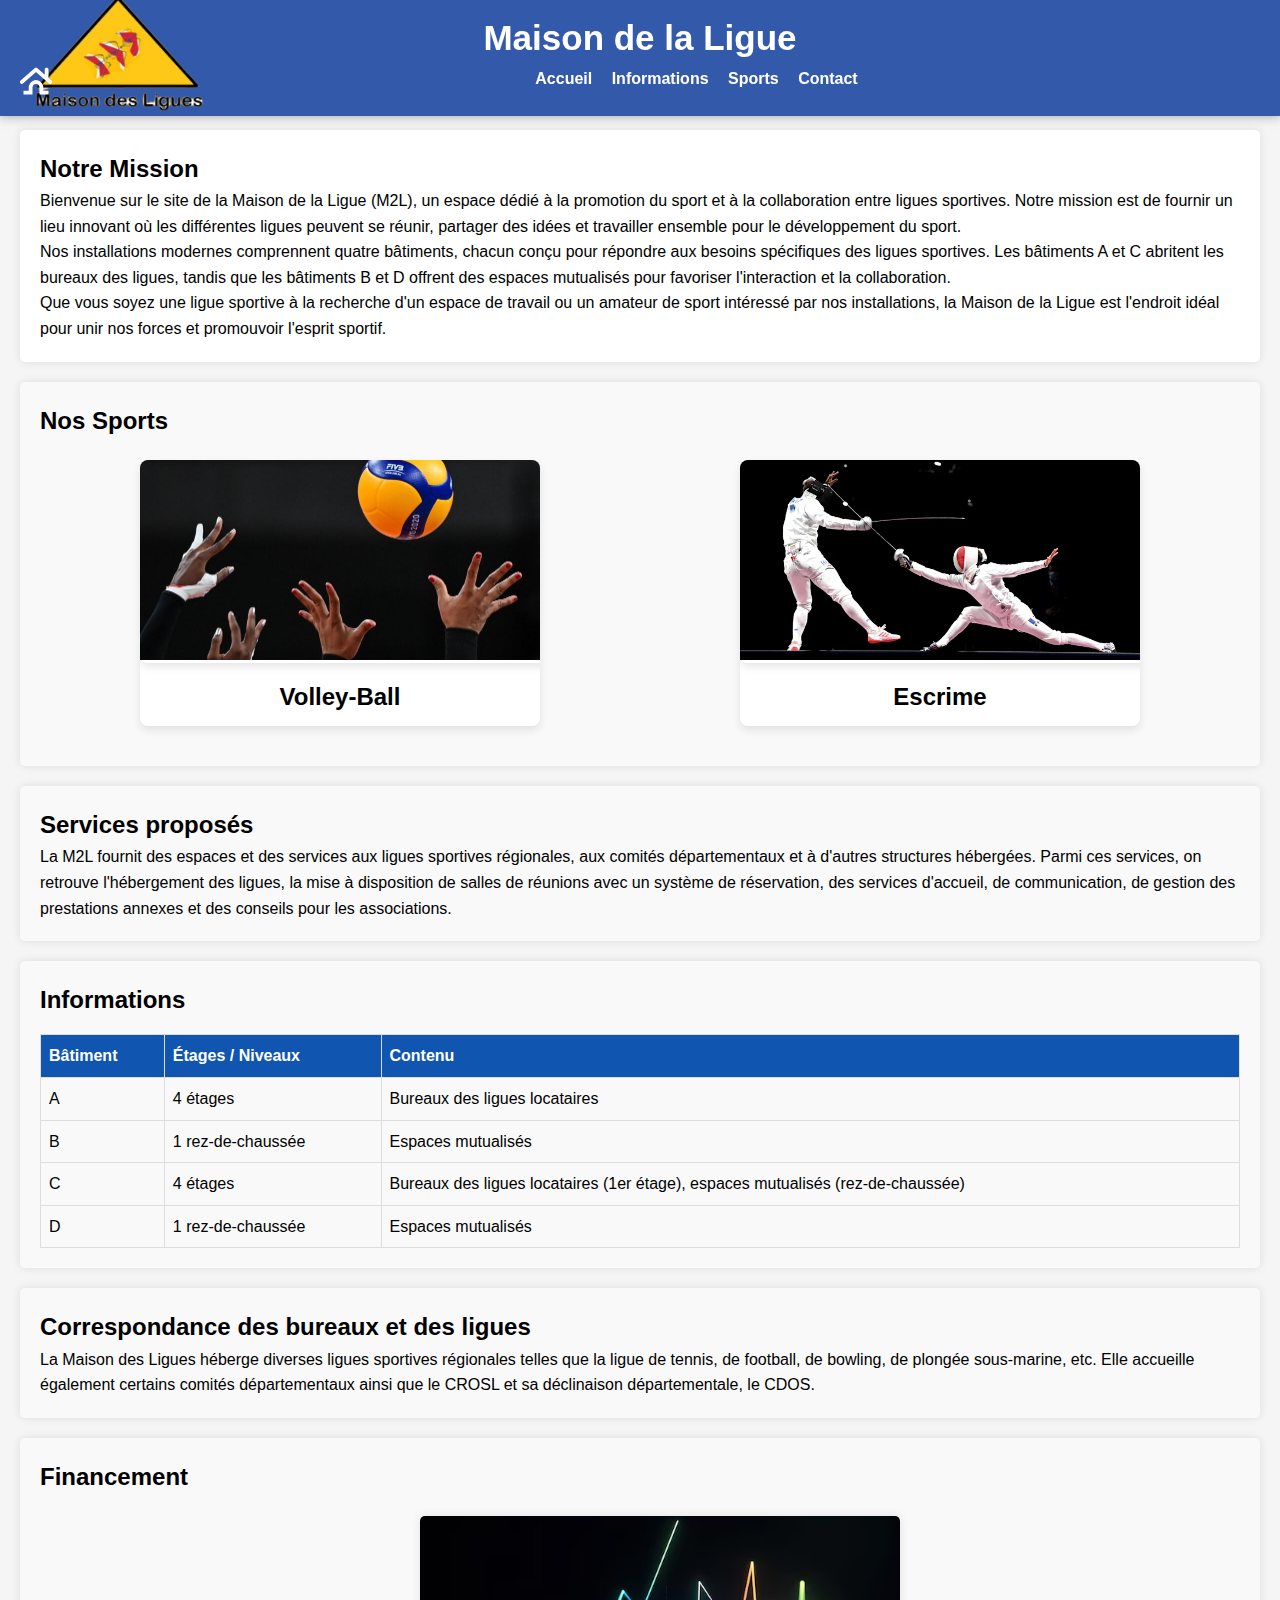
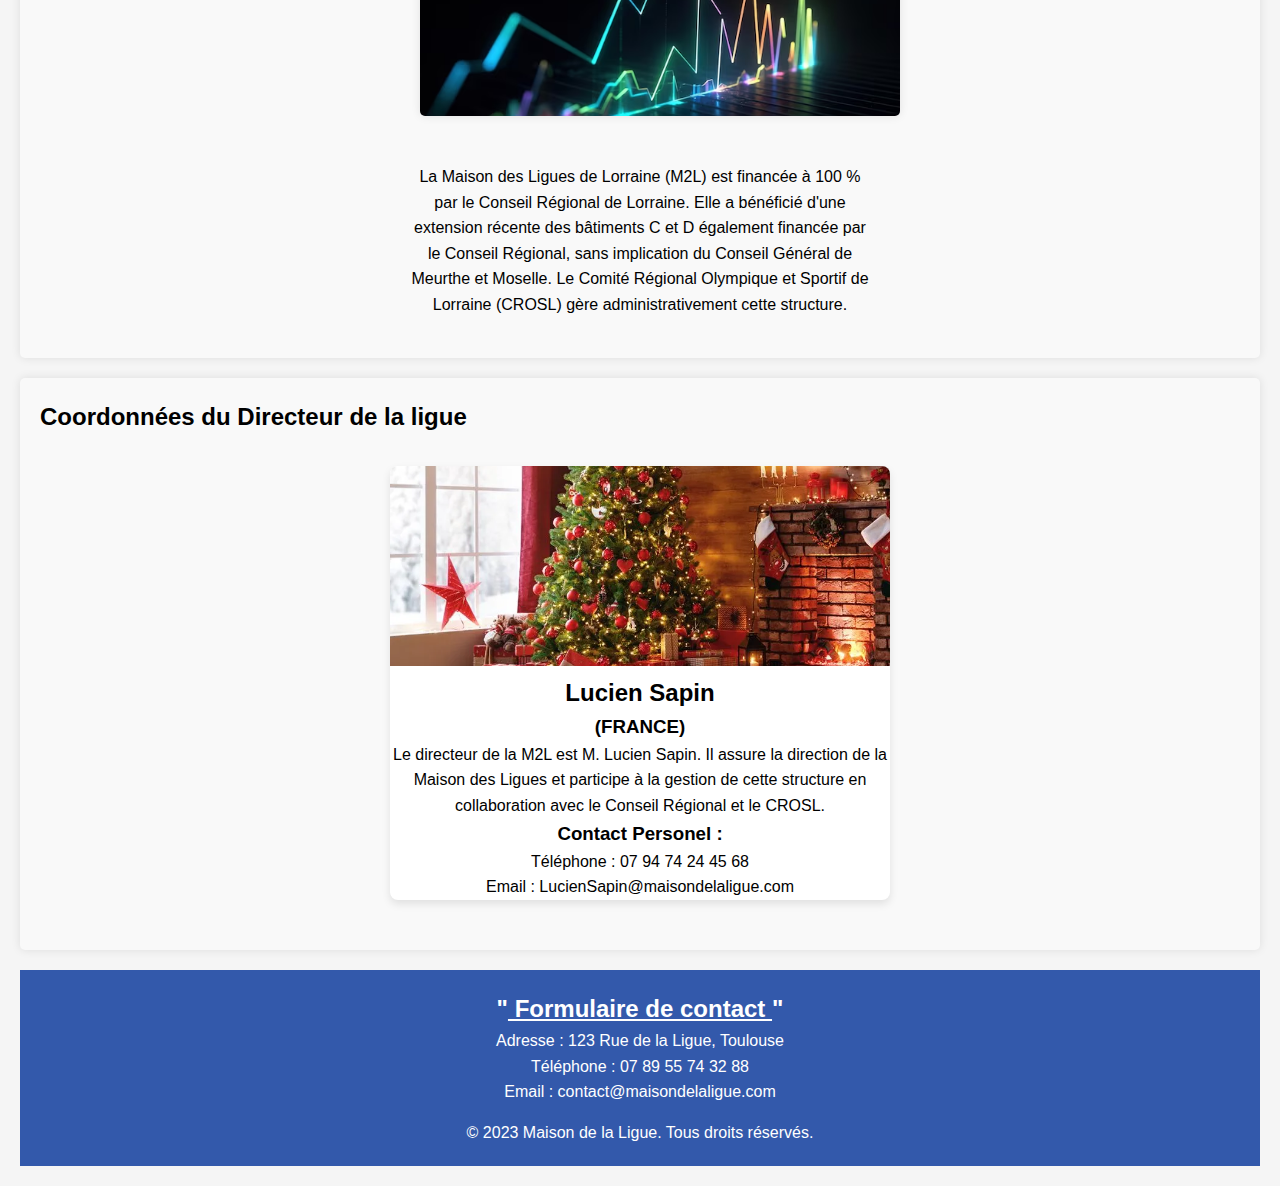
==== commit 8f0a942e: "logo header" ====
--- a/index.html
+++ b/index.html
@@ -9,7 +9,7 @@
 <body >
     <!-- ... (Header) ... -->
     <header class="index">
-        <h1 class="Titre1">Maison de la Ligue</h1>
+                   <h1 class="Titre1">Maison de la Ligue</h1>
         
         <div id="imagehome1"> 
             <a href="index.html"> <img class="imagehome" src="Images/maison.png" alt="HOME" ></a></li>
--- a/style.css
+++ b/style.css
@@ -31,6 +31,20 @@
     box-sizing: border-box;
     left: 0;
     z-index: 1000;
+
+    background-image: url('Images/Logo/M2L.png');
+  
+  /* l'image ne se répète pas */
+  background-repeat: no-repeat;
+  
+  /* Optionnel : Balader l'image dans l'en-tête */
+  background-position: left;
+    
+  /* Optionnel : Modifier la taille de l'image dans l'en-tête */
+  background-size: 250px;
+
+
+  
   }
     
 
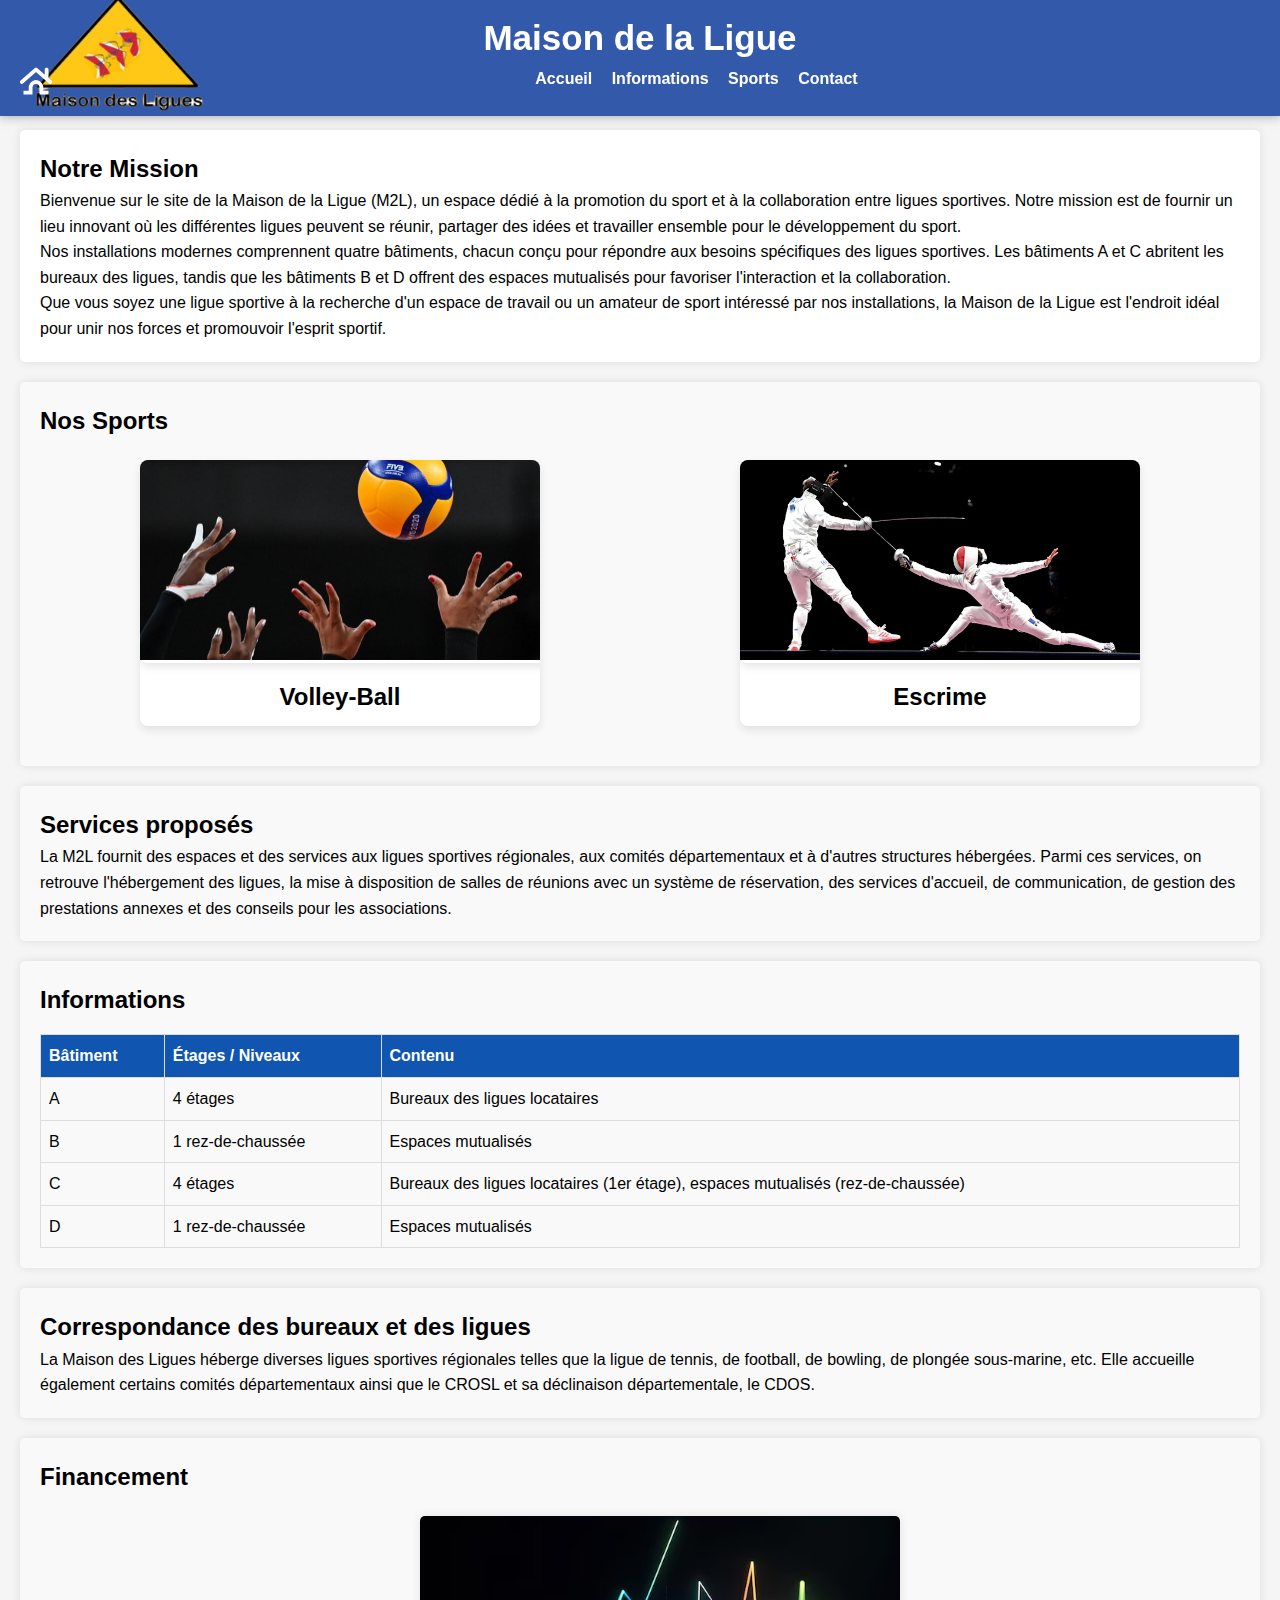
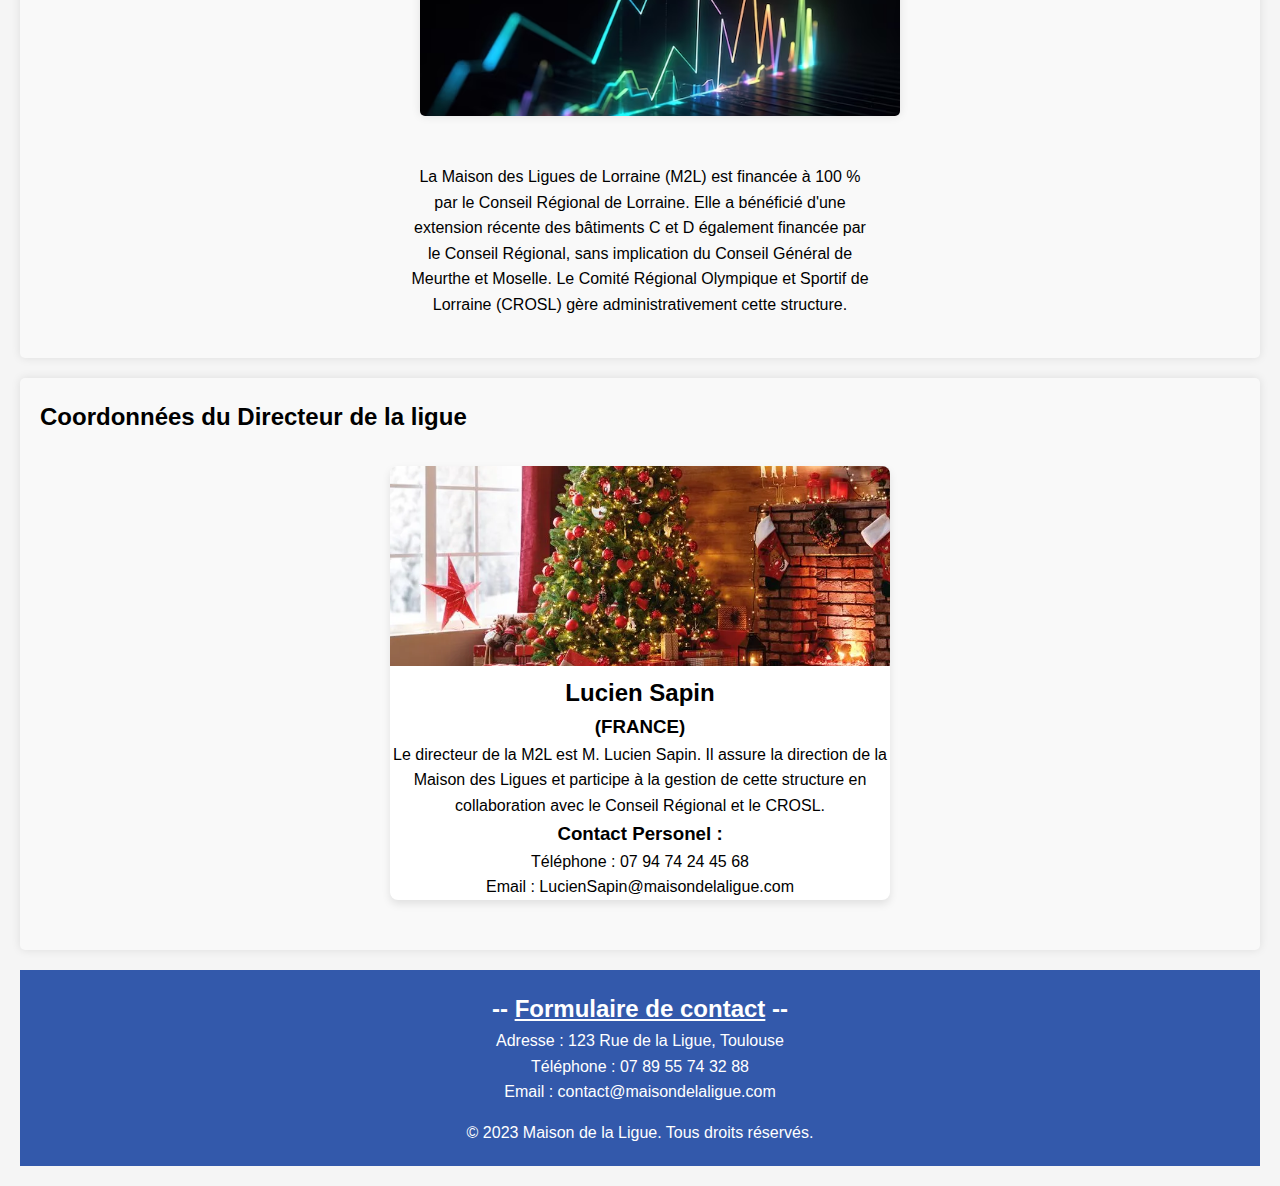
==== commit 7b361efd: "contact css + pays + mise en page" ====
--- a/index.html
+++ b/index.html
@@ -158,7 +158,7 @@
 
     <footer id="footer">
         <div class="contact-info">
-            <a href="contact.html"><h2>"<u> Formulaire de contact </u>"</h2></a>
+            <a href="contact.html"><h2>-- <u> Formulaire de contact</u> --</h2></a>
             <p>Adresse : 123 Rue de la Ligue, Toulouse</p>
             <p>Téléphone : 07 89 55 74 32 88</p>
             <p>Email : contact@maisondelaligue.com</p>
--- a/style.css
+++ b/style.css
@@ -499,3 +499,47 @@
     border-radius: 5px;
     box-shadow: 0 0 10px rgba(0, 0, 0, 0.1);
 }
+
+/* Styles du formulaire de contact */
+
+/* Style général du formulaire */
+.formulaire-contact {
+    width: 70%;
+    margin: 0 auto;
+    font-family: Arial, sans-serif;
+}
+
+/* Style des champs de saisie ( Pratique la virgule )*/
+.champ-texte,
+.zone-texte,
+.menu-deroulant {
+    width: calc(100% - 20px); /* Ajustement pour compenser la marge */
+    padding: 8px;
+    margin-bottom: 15px;
+    border: 1px solid #ccc;
+    border-radius: 4px;
+    box-sizing: border-box;
+}
+
+/* Style du bouton Envoyer */
+.bouton-envoi {
+    padding: 10px 20px;
+    background-color: #007bff;
+    color: white;
+    border: none;
+    border-radius: 4px;
+    cursor: pointer;
+    font-size: 16px;
+}
+
+.bouton-envoi:hover{
+    background-color:  #003d7d;
+}
+/* Style pour positionner le bouton à droite */
+.bouton-container {
+    text-align: right;
+}
+/* Style des labels */
+label {
+    font-weight: bold;
+}
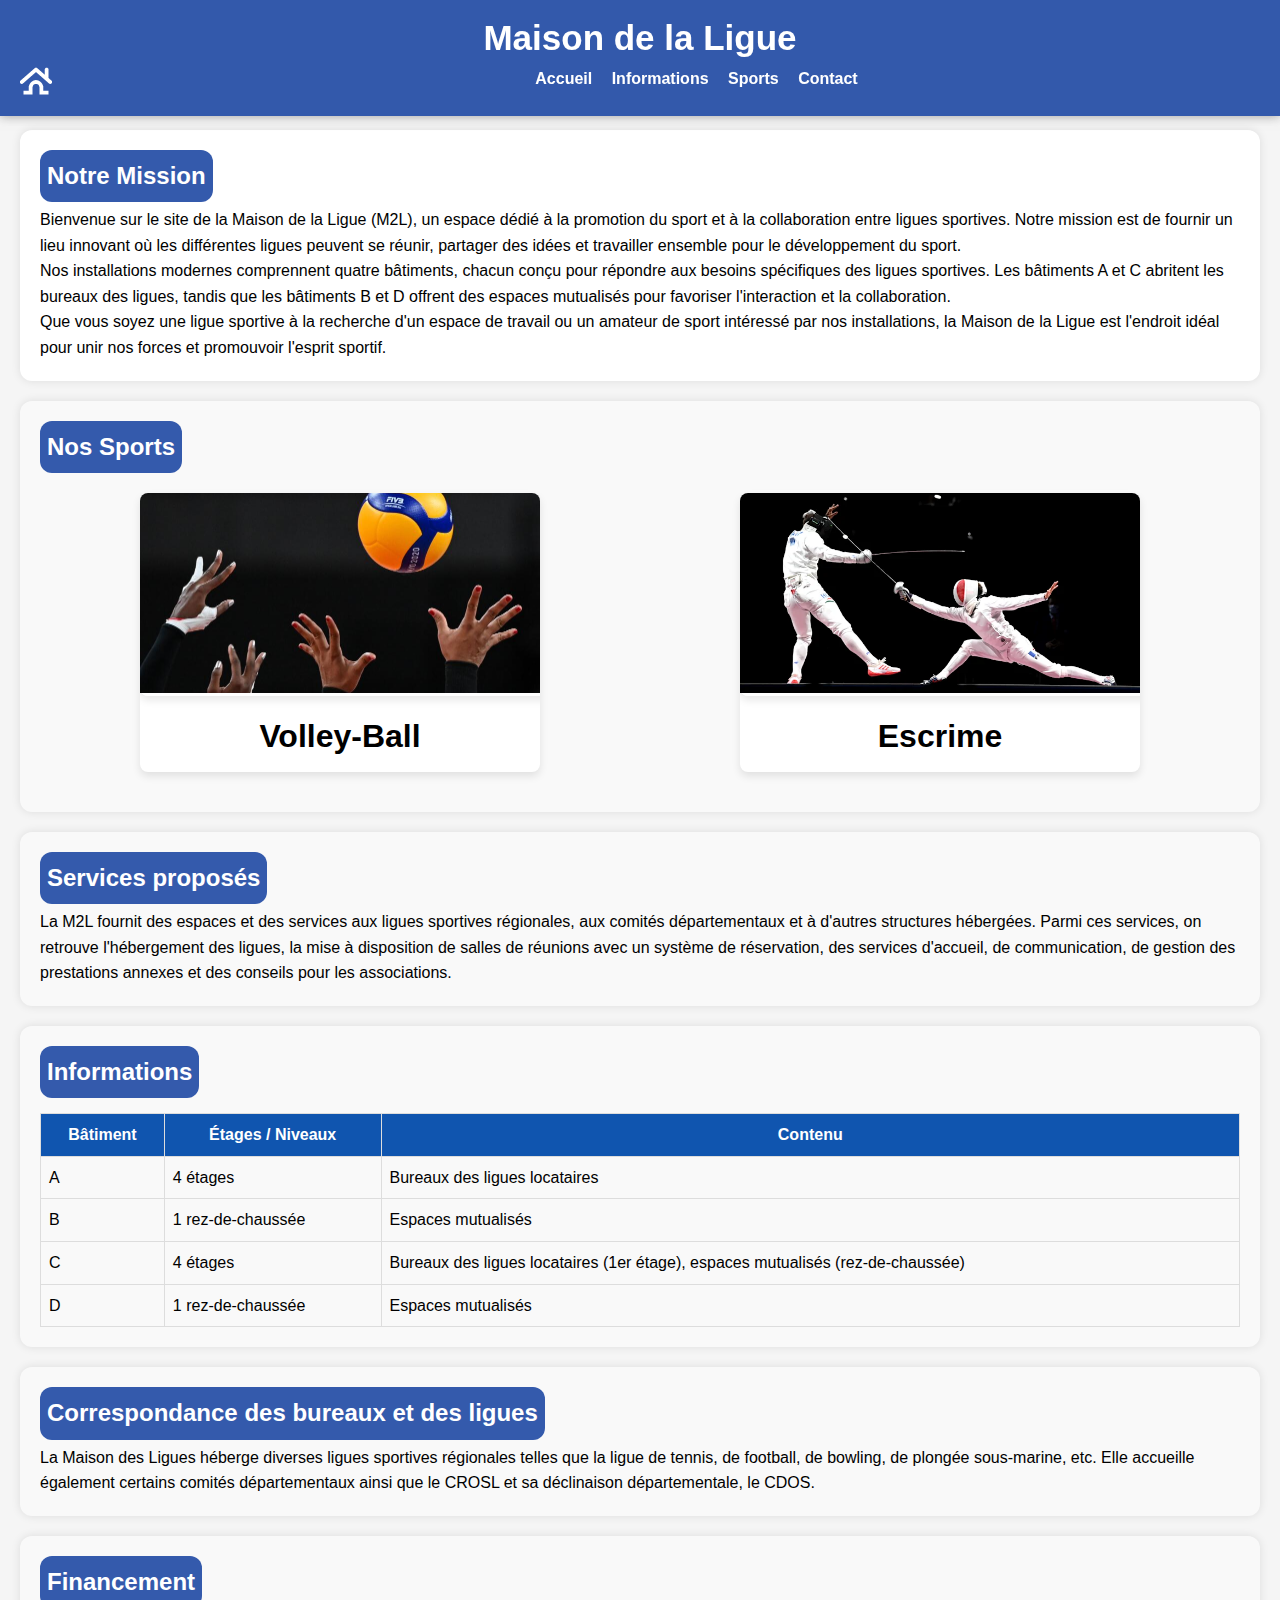
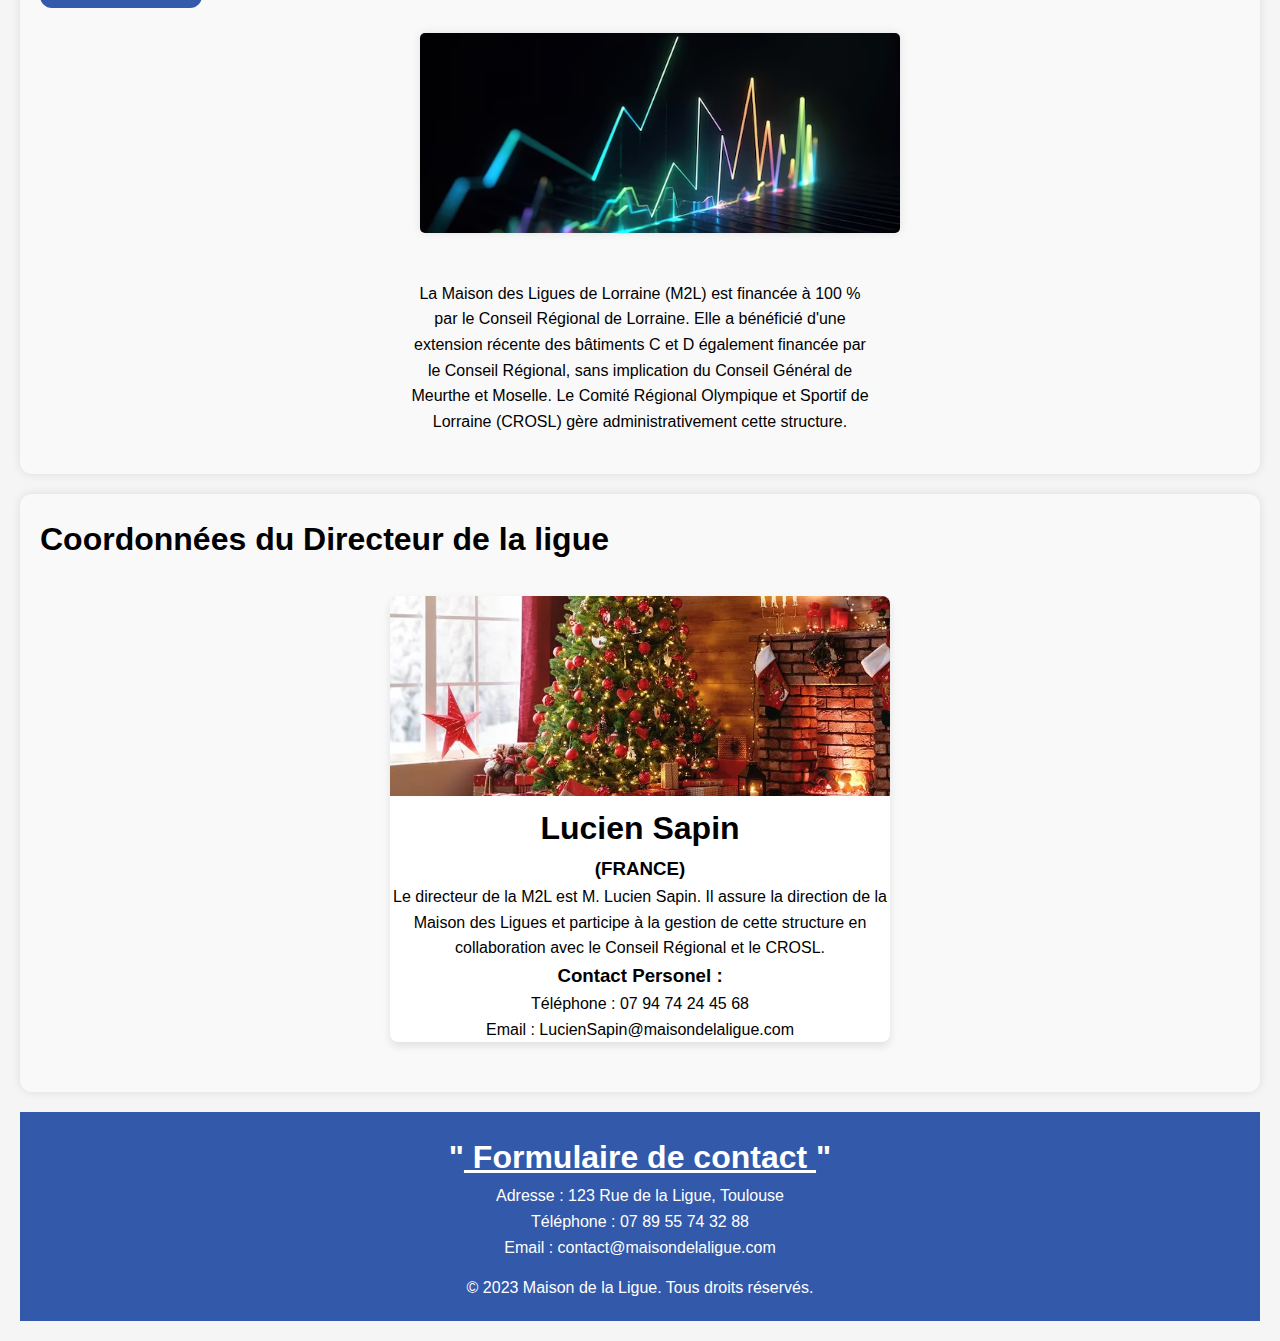
==== commit 7773cca5: "modified:   escrime.html 	modified:   index.html 	modified:   style.css 	modified:   volley.html" ====
--- a/index.html
+++ b/index.html
@@ -9,7 +9,7 @@
 <body >
     <!-- ... (Header) ... -->
     <header class="index">
-                   <h1 class="Titre1">Maison de la Ligue</h1>
+        <h1 class="Titre1">Maison de la Ligue</h1>
         
         <div id="imagehome1"> 
             <a href="index.html"> <img class="imagehome" src="Images/maison.png" alt="HOME" ></a></li>
@@ -47,7 +47,7 @@
             <a href="volley.html" class="sport-card">
                 <img class="sport-image" src="Images/Sports/image volley.jpg" alt="Volley">
                 <div class="sport-info">
-                    <h2>Volley-Ball</h2>
+                    <h1>Volley-Ball<h1>
                 </div>
             </a>
         </div>
@@ -56,7 +56,7 @@
             <a href="escrime.html" class="sport-card">
                 <img class="sport-image" src="Images/Sports/escrime.webp" alt="Escrime">
                 <div class="sport-info">
-                    <h2>Escrime</h2>
+                    <h1>Escrime</h1>
                 </div>
             </a>
         </div>    
@@ -134,12 +134,12 @@
 </section>
     <!-- ...  ... -->
 <section id="sectionclassique">
-    <h2>Coordonnées du Directeur de la ligue</h2>
+    <h1>Coordonnées du Directeur de la ligue</h1>
     <div class="Ensemble-perso-index">
         <div class="person-card-index">
             <img class="person-image" src="Images/Index/Sapin.webp" alt="Person 1">
             <div class="person-info-index">
-                <h2>Lucien Sapin</h2>
+                <h1>Lucien Sapin</h1>
                 <h3>(FRANCE)</h3>
                 <p> Le directeur de la M2L est M. Lucien Sapin. 
                     Il assure la direction de la Maison des Ligues et participe 
@@ -158,7 +158,7 @@
 
     <footer id="footer">
         <div class="contact-info">
-            <a href="contact.html"><h2>-- <u> Formulaire de contact</u> --</h2></a>
+            <a href="contact.html"><h1>"<u> Formulaire de contact </u>"</h1></a>
             <p>Adresse : 123 Rue de la Ligue, Toulouse</p>
             <p>Téléphone : 07 89 55 74 32 88</p>
             <p>Email : contact@maisondelaligue.com</p>
--- a/style.css
+++ b/style.css
@@ -31,20 +31,6 @@
     box-sizing: border-box;
     left: 0;
     z-index: 1000;
-
-    background-image: url('Images/Logo/M2L.png');
-  
-  /* l'image ne se répète pas */
-  background-repeat: no-repeat;
-  
-  /* Optionnel : Balader l'image dans l'en-tête */
-  background-position: left;
-    
-  /* Optionnel : Modifier la taille de l'image dans l'en-tête */
-  background-size: 250px;
-
-
-  
   }
     
 
@@ -142,7 +128,7 @@
     background-color: #fff;
     padding: 20px;
     margin-top: 20px;
-    border-radius: 5px;
+    border-radius: 12px;
     box-shadow: 0 0 10px rgba(0, 0, 0, 0.1);
 }
 
@@ -151,7 +137,7 @@
     background-color: #f9f9f9;
     padding: 20px;
     margin-top: 20px;
-    border-radius: 5px;
+    border-radius: 12px;
     box-shadow: 0 0 10px rgba(0, 0, 0, 0.1);
 }
 
@@ -160,7 +146,7 @@
     background-color: #f9f9f9;
     padding: 20px;
     margin-top: 20px;
-    border-radius: 5px;
+    border-radius: 12px;
     box-shadow: 0 0 10px rgba(0, 0, 0, 0.1);
 }
 
@@ -170,7 +156,7 @@
     background-color: #f9f9f9;
     padding: 20px;
     margin-top: 20px;
-    border-radius: 5px;
+    border-radius: 12px;
     box-shadow: 0 0 10px rgba(0, 0, 0, 0.1);
 }
 
@@ -180,7 +166,7 @@
     background-color: #f9f9f9;
     padding: 20px;
     margin-top: 20px;
-    border-radius: 5px;
+    border-radius: 12px;
     box-shadow: 0 0 10px rgba(0, 0, 0, 0.1);
 }
 
@@ -281,7 +267,7 @@
     background-color:rgba(255, 255, 255, 0.9);
     padding: 20px;
     margin-top: 20px;
-    border-radius: 5px;
+    border-radius: 12px;
     box-shadow: 0 0 10px rgba(0, 0, 0, 0.1);
 }
 
@@ -328,7 +314,7 @@
     background-color:rgba(255, 255, 255, 0.9);
     padding: 20px;
     margin-top: 20px;
-    border-radius: 5px;
+    border-radius: 12px;
     box-shadow: 0 0 10px rgba(0, 0, 0, 0.1);
 }
 
@@ -354,7 +340,7 @@
             #Regles iframe{
                 width: 616px;
                 height: 346.5px;
-                border-radius: 5px;
+                border-radius: 12px;
                 box-shadow: 0 0 20px rgba(0, 0, 0, 0.2);
                 margin-top: 20px;
                 
@@ -371,7 +357,7 @@
     background-color:rgba(255, 255, 255, 0.9);
     padding: 20px;
     margin-top: 20px;
-    border-radius: 5px;
+    border-radius: 12px;
     box-shadow: 0 0 10px rgba(0, 0, 0, 0.1);
 }
 
@@ -388,15 +374,17 @@
             background-color: #fff;
             border-radius: 8px;
             overflow: hidden;
-            box-shadow: 0 4px 8px rgba(0, 0, 0, 0.1);
+            box-shadow: 0 4px 8px rgba(0, 0, 0, 0.2);
             margin: 30px;
             text-decoration: none;
             color: inherit;
             
+            
         }
             .person-card a{
                 text-decoration: none;
                 color:inherit;
+                
             }
 
             .person-card:hover{
@@ -426,7 +414,7 @@
     background-color:rgba(255, 255, 255, 0.9);
     padding: 20px;
     margin-top: 20px;
-    border-radius: 5px;
+    border-radius: 12px;
     box-shadow: 0 0 10px rgba(0, 0, 0, 0.1);
 }
 /* lieuentrainements section styles */
@@ -434,7 +422,7 @@
     background-color:rgba(255, 255, 255, 0.9);
     padding: 20px;
     margin-top: 20px;
-    border-radius: 5px;
+    border-radius: 12px;
     box-shadow: 0 0 10px rgba(0, 0, 0, 0.1);
 }
 
@@ -451,7 +439,7 @@
             background-color: #fff;
             border-radius: 8px;
             overflow: hidden;
-            box-shadow: 0 4px 8px rgba(0, 0, 0, 0.1);
+            box-shadow: 0 4px 8px rgba(0, 0, 0, 0.2);
             margin: 30px;
             text-decoration: none;
             color: inherit;
@@ -488,7 +476,7 @@
     background-color:rgba(255, 255, 255, 0.9);
     padding: 20px;
     margin-top: 20px;
-    border-radius: 5px;
+    border-radius: 12px;
     box-shadow: 0 0 10px rgba(0, 0, 0, 0.1);
 }
 /* Informations section styles */
@@ -496,50 +484,59 @@
     background-color:rgba(255, 255, 255, 0.9);
     padding: 20px;
     margin-top: 20px;
-    border-radius: 5px;
-    box-shadow: 0 0 10px rgba(0, 0, 0, 0.1);
-}
-
-/* Styles du formulaire de contact */
-
-/* Style général du formulaire */
-.formulaire-contact {
-    width: 70%;
-    margin: 0 auto;
-    font-family: Arial, sans-serif;
-}
-
-/* Style des champs de saisie ( Pratique la virgule )*/
-.champ-texte,
-.zone-texte,
-.menu-deroulant {
-    width: calc(100% - 20px); /* Ajustement pour compenser la marge */
-    padding: 8px;
-    margin-bottom: 15px;
-    border: 1px solid #ccc;
-    border-radius: 4px;
-    box-sizing: border-box;
-}
-
-/* Style du bouton Envoyer */
-.bouton-envoi {
-    padding: 10px 20px;
-    background-color: #007bff;
-    color: white;
-    border: none;
-    border-radius: 4px;
-    cursor: pointer;
-    font-size: 16px;
-}
-
-.bouton-envoi:hover{
-    background-color:  #003d7d;
-}
-/* Style pour positionner le bouton à droite */
-.bouton-container {
-    text-align: right;
-}
-/* Style des labels */
-label {
-    font-weight: bold;
-}
+    border-radius: 12px;
+    box-shadow: 0 0 10px rgba(0, 0, 0, 0.1);
+}
+
+    .ensemble-tableau-match{
+        display: flex;
+        justify-content: space-around;
+        margin: 20px;
+        
+
+    }
+
+        .ensemble-tableau-match table{ 
+            margin-right: 20px;
+            margin-bottom: 20px;
+            max-width: 35%;
+            box-shadow: 0 4px 8px rgba(0, 0, 0, 0.2);
+            
+
+        }
+            .ensemble-tableau-match table:hover{
+                background-color: #f5f5f5;
+                transition: transform 0.3s ease-in-out;
+                transform: scale(1.1); 
+                
+
+            }
+            .ensemble-tableau-match table caption{
+                margin-bottom: 20px;
+                padding-bottom: 10px;
+                padding-top: 10px;
+                font-weight: bolder;
+                background-color: rgb(255, 217, 0);
+                border-radius: 15px;
+                box-shadow: 0 4px 8px rgba(0, 0, 0, 0.2);
+            }
+            .ensemble-tableau-match table td,th{
+                text-align: center;
+                font-weight: bold;
+            }
+                .ensemble-tableau-match table tr:nth-child(even){
+                    background-color: #dddddd;
+                    
+
+                }
+
+section h2{
+    margin-bottom: 5px;
+    background-color:rgba(30, 72, 163,0.9);
+    color: #fff;
+    padding: 7px;
+    max-width: fit-content;
+    border-radius: 12px;
+    
+}
+                    
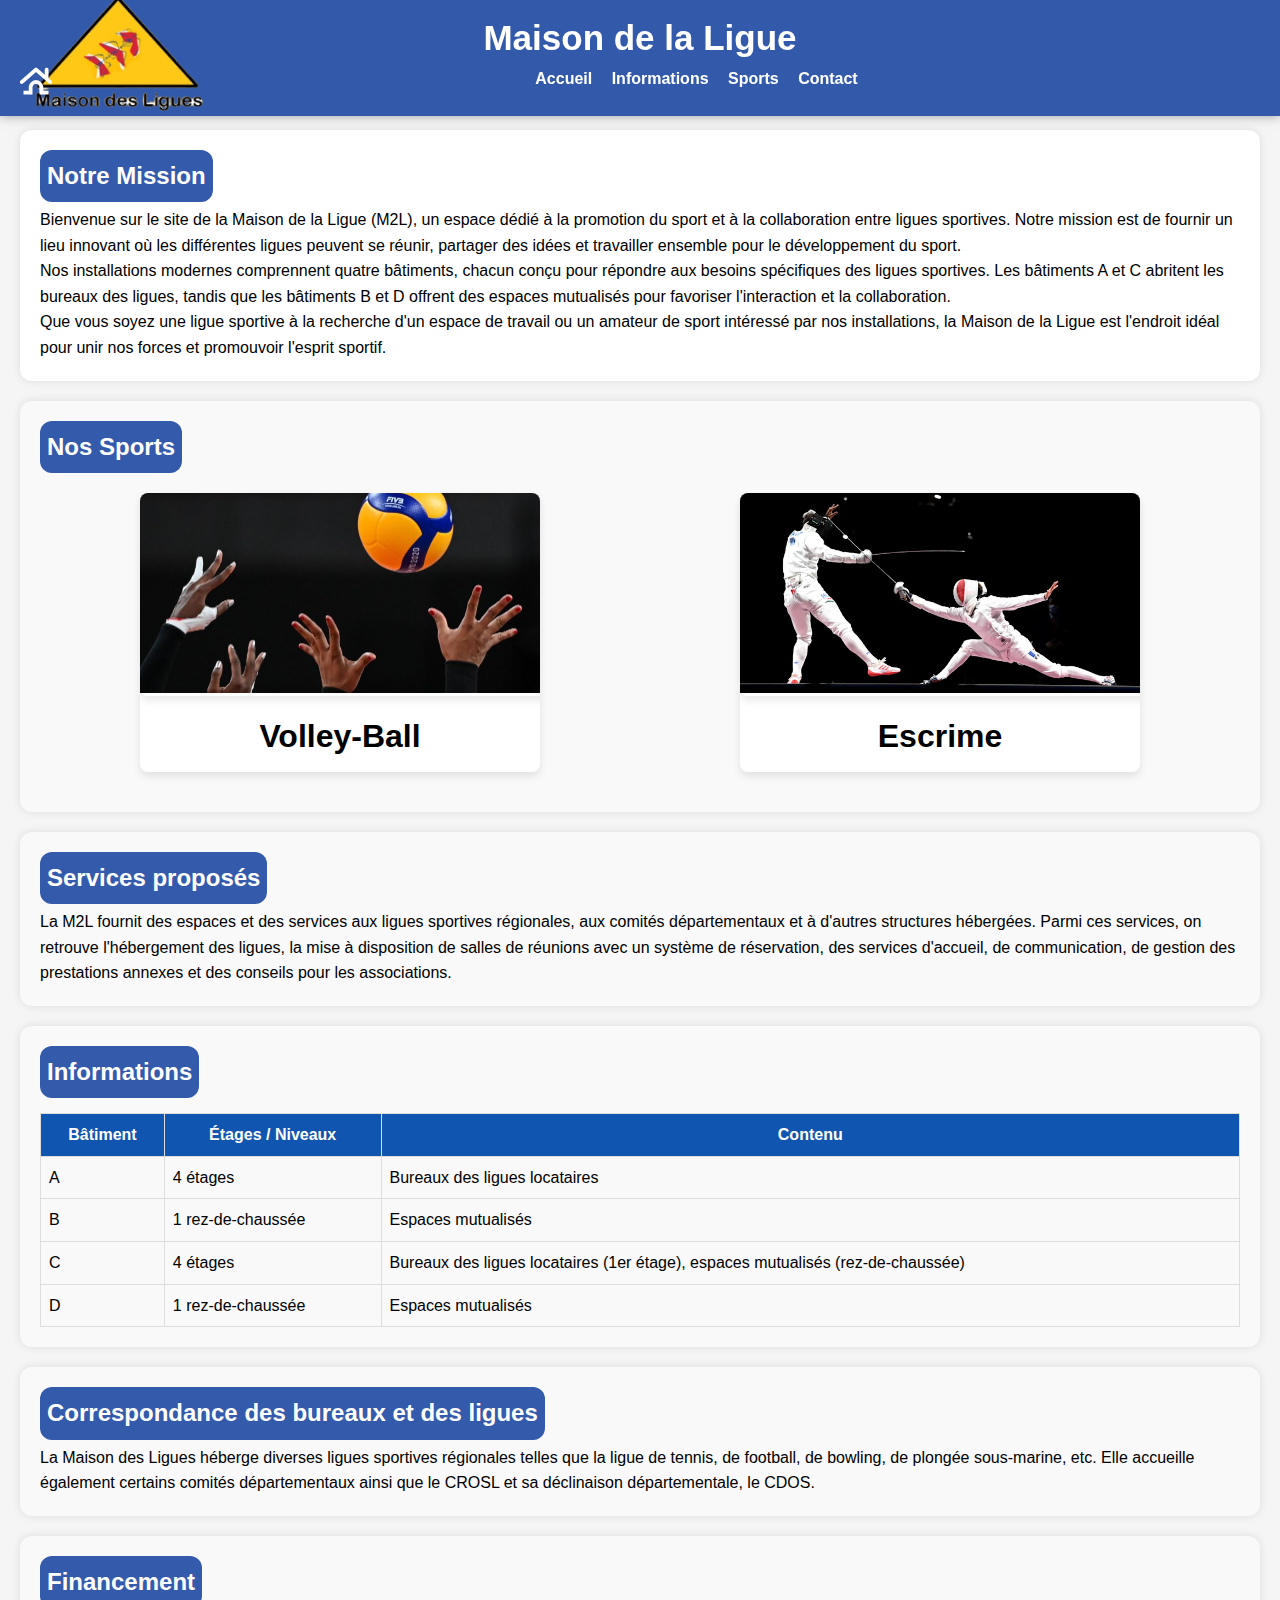
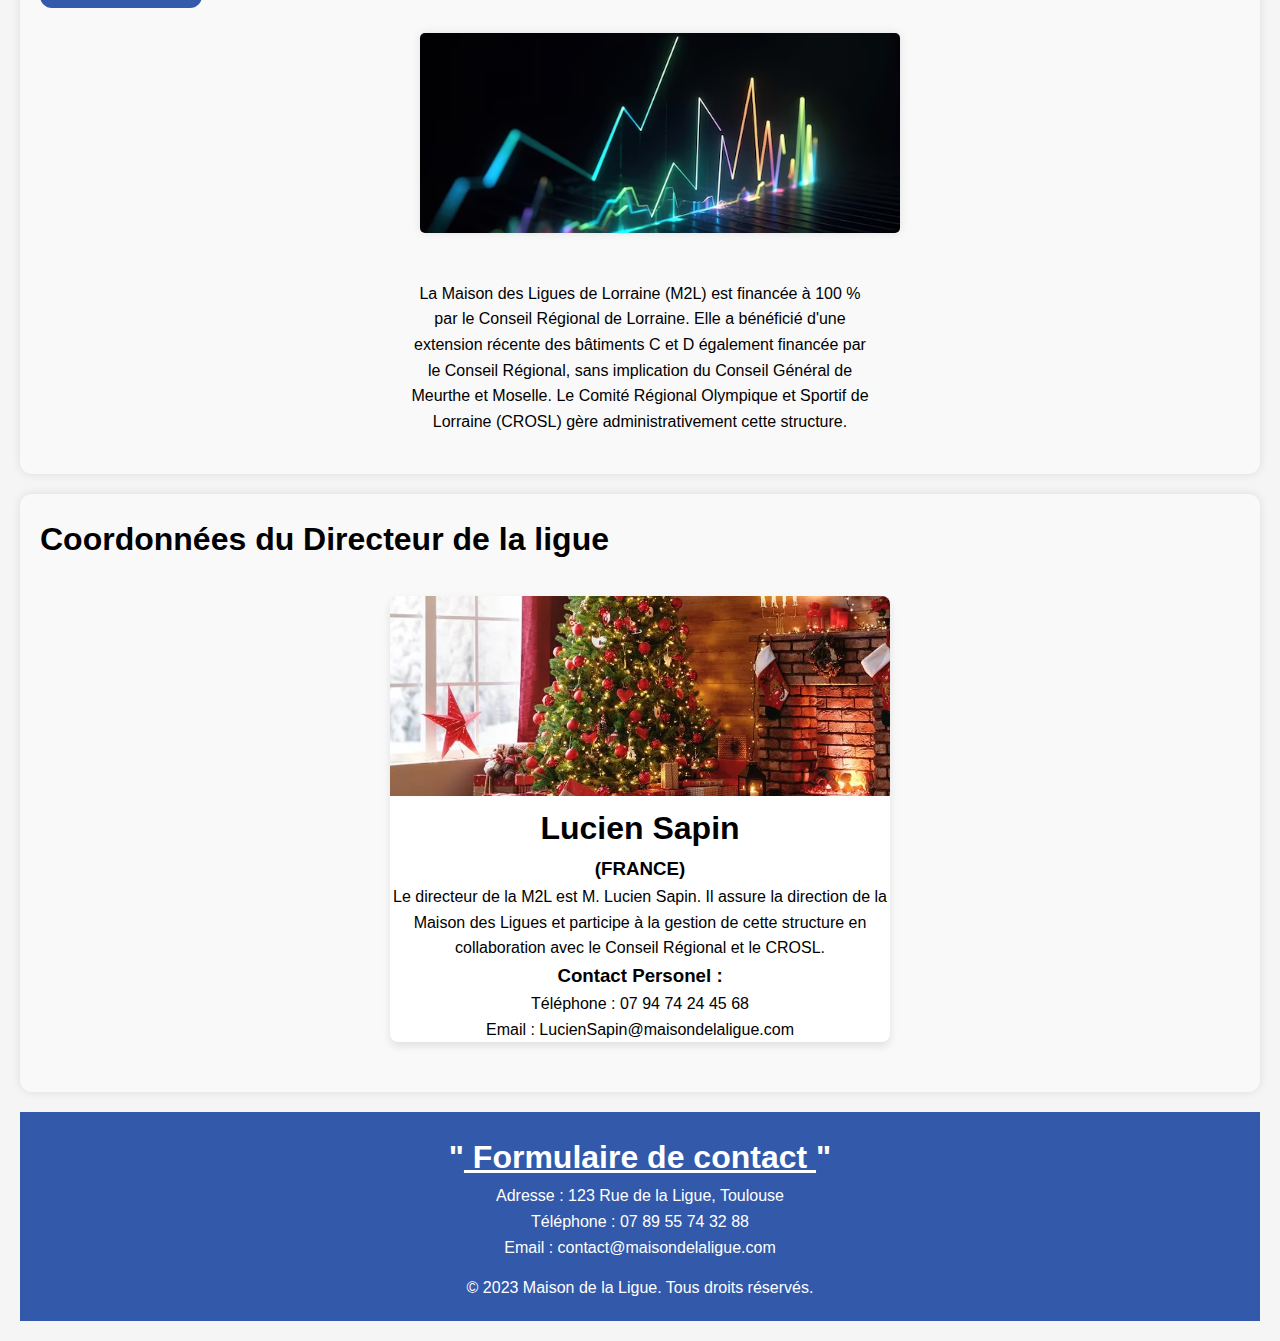
==== commit 44131105: "normalemnt c'est tout syncro" ====
--- a/index.html
+++ b/index.html
@@ -9,7 +9,7 @@
 <body >
     <!-- ... (Header) ... -->
     <header class="index">
-        <h1 class="Titre1">Maison de la Ligue</h1>
+                   <h1 class="Titre1">Maison de la Ligue</h1>
         
         <div id="imagehome1"> 
             <a href="index.html"> <img class="imagehome" src="Images/maison.png" alt="HOME" ></a></li>
--- a/style.css
+++ b/style.css
@@ -31,11 +31,24 @@
     box-sizing: border-box;
     left: 0;
     z-index: 1000;
+
+    background-image: url('Images/Logo/M2L.png');
+  
+  /* l'image ne se répète pas */
+  background-repeat: no-repeat;
+  
+  /* Optionnel : Balader l'image dans l'en-tête */
+  background-position: left;
+    
+  /* Optionnel : Modifier la taille de l'image dans l'en-tête */
+  background-size: 250px;
+
+
+  
   }
-    
-
-    header h1 {
-        font-size: 35px;
+    /* Mise en page Par défault pour toute les page lié a ce CSS */
+header h1 {
+    font-size: 35px;
 }
 
 nav ul {
@@ -97,16 +110,24 @@
     background-color: #1055af;
     color: #fff;
 }
-
-/* Footer styles */
+/* FIN Mise en page Par défault */
+                    /* Footer styles */
 #footer {
     background-color:rgba(30, 72, 163,0.9);
     color: #fff;
     padding: 20px;
     margin-top: 20px;
     text-align: center;
-}
-
+
+}
+
+/* Liens dans le footer */
+#footer a {
+    color: #fff;
+    text-decoration: none;
+}
+
+/* Section contact pour footer */
 .contact-info {
     margin-bottom: 15px;
 }
@@ -117,11 +138,7 @@
         margin-bottom: 10px;
     }
 
-/* Liens dans le footer */
-#footer a {
-    color: #fff;
-    text-decoration: none;
-}
+/* Fin Section footer */
 
 /* Section d'accueil */
 #accueil {
@@ -150,7 +167,6 @@
     box-shadow: 0 0 10px rgba(0, 0, 0, 0.1);
 }
 
-
 /* Informations section styles */
 #sectionclassique{
     background-color: #f9f9f9;
@@ -160,8 +176,7 @@
     box-shadow: 0 0 10px rgba(0, 0, 0, 0.1);
 }
 
-/* Index sections */
-
+                /* Index sections */
 #index-section {
     background-color: #f9f9f9;
     padding: 20px;
@@ -223,7 +238,7 @@
             }
 /* Fin Index sections */
 
-/*TEST CARTES SPORTS */
+            /* CARTES SPORTS */
 .ensemblecartessport {
     max-width: 1500px;
     margin: 20px auto;
@@ -240,7 +255,7 @@
             box-shadow: 0 4px 8px rgba(0, 0, 0, 0.1);
             text-decoration: none;
             color: inherit;
-            /* TEST ANIMATION PASSAGE DE CURSEUR */
+            /*  ANIMATION PASSAGE DE CURSEUR */
         }
 
             .sport-card:hover {
@@ -260,7 +275,7 @@
                     padding: 10px;
                 }
 
-/* FIN TEST CARTES SPORT */
+/* FIN  CARTES SPORT */
 
 /* Historique section styles */
 #Historique {
@@ -361,7 +376,7 @@
     box-shadow: 0 0 10px rgba(0, 0, 0, 0.1);
 }
 
-    /* TEST DES FICHES ENTRAINEURS */
+    
     .ensembledescartes {
         max-width: 1600px;
         margin: 20px auto;
@@ -426,7 +441,7 @@
     box-shadow: 0 0 10px rgba(0, 0, 0, 0.1);
 }
 
-    /* TEST DES FICHES LIEU */
+    /* FICHES LIEU */
     .ensembledescartes-lieu {
         max-width: 1600px;
         margin: 20px auto;
@@ -468,7 +483,7 @@
                 }
 
 
-/* FIN TEST DES FICHES LIEU */
+/* FIN DES FICHES LIEU */
 
 
 /* joursentrainements section styles */
@@ -540,3 +555,48 @@
     
 }
                     
+
+            /* Styles du formulaire de contact */
+
+/* Style général du formulaire */
+.formulaire-contact {
+    width: 70%;
+    margin: 0 auto;
+    font-family: Arial, sans-serif;
+}
+
+/* Style des champs de saisie ( Pratique la virgule )*/
+.champ-texte,
+.zone-texte,
+.menu-deroulant {
+    width: calc(100% - 20px); /* Ajustement pour compenser la marge */
+    padding: 8px;
+    margin-bottom: 15px;
+    border: 1px solid #ccc;
+    border-radius: 4px;
+    box-sizing: border-box;
+}
+
+/* Style du bouton Envoyer */
+.bouton-envoi {
+    padding: 10px 20px;
+    background-color: #007bff;
+    color: white;
+    border: none;
+    border-radius: 4px;
+    cursor: pointer;
+    font-size: 16px;
+}
+
+.bouton-envoi:hover{
+    background-color:  #003d7d;
+}
+/* Style pour positionner le bouton à droite */
+.bouton-container {
+    text-align: right;
+}
+/* Style des labels */
+label {
+    font-weight: bold;
+}
+/* FIN Styles du formulaire de contact */